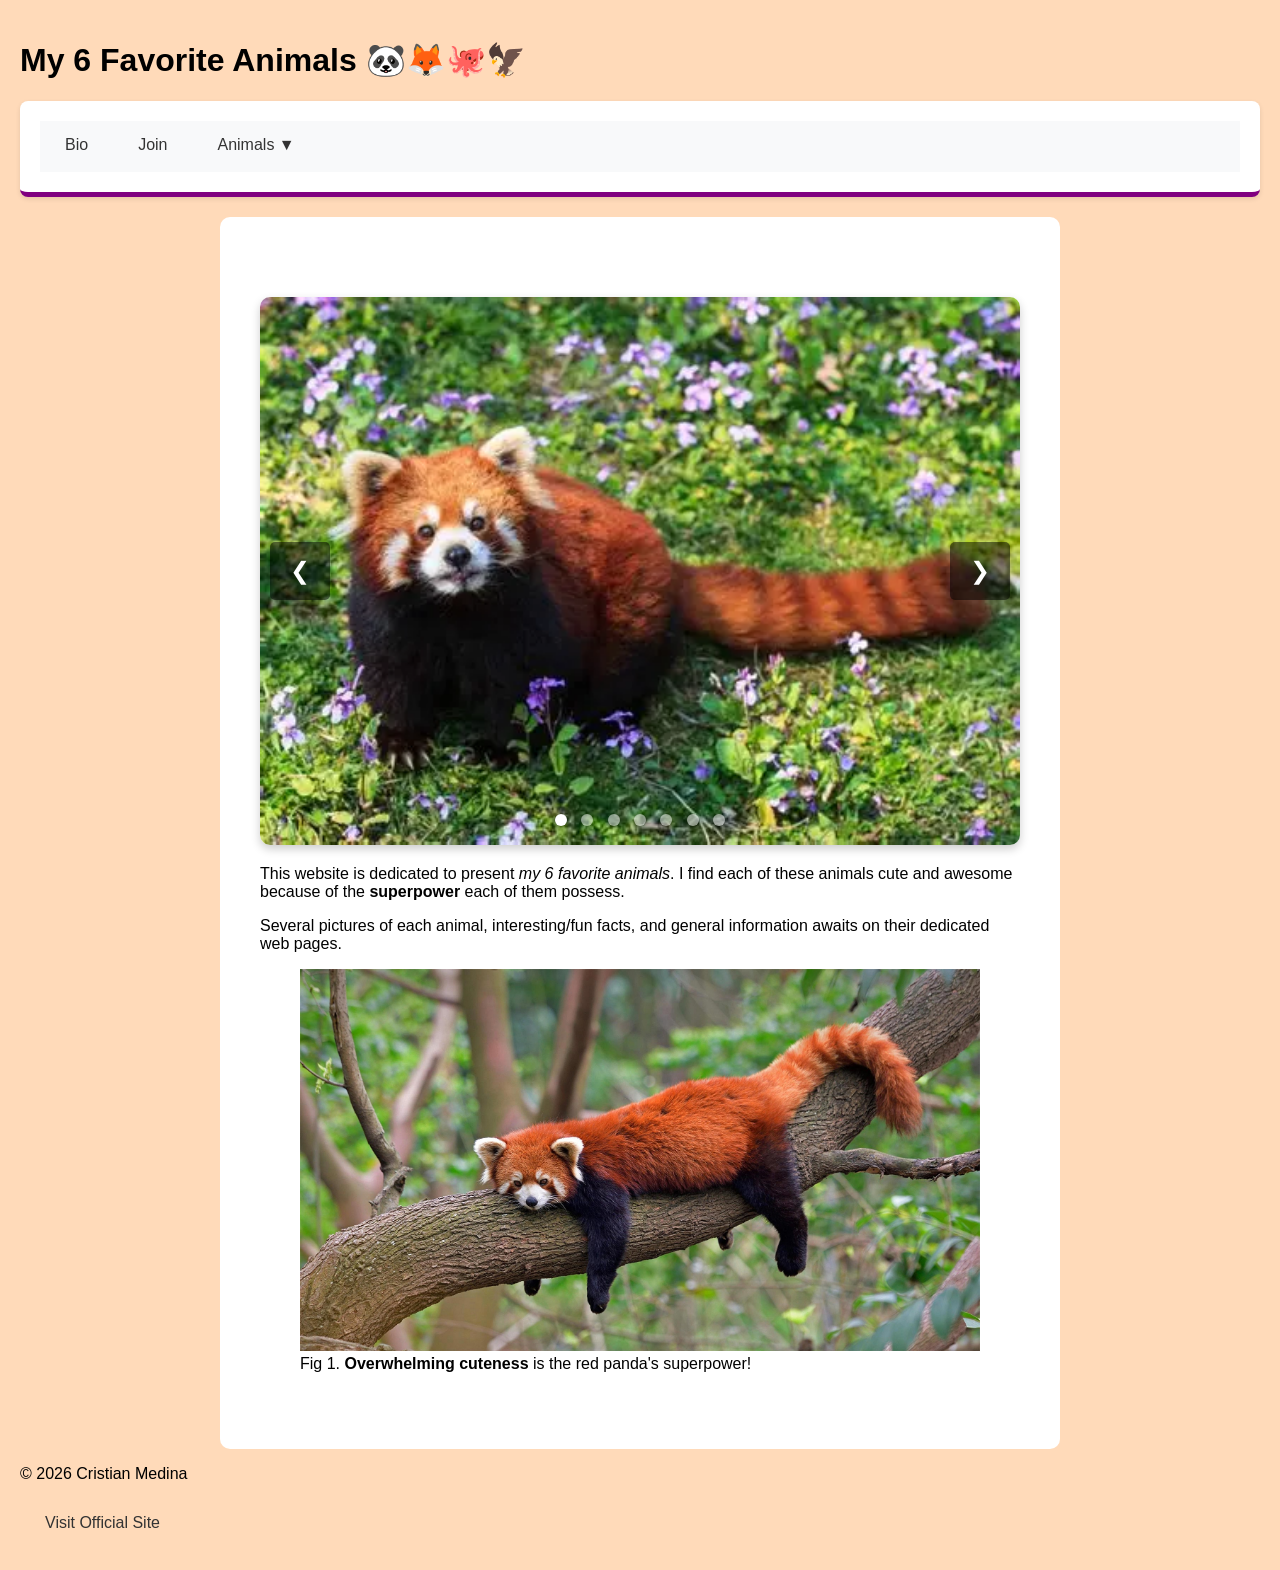
==== index.html @ 6c907791 "Completed Lab#4 work. Still missing code clean-up for the animal pages..." ====
<!DOCTYPE html>
<html lang="en">
<head>
    <meta charset="UTF-8">
    <meta name="viewport" content="width=device-width, initial-scale=1.0">
    <title>My 6 Favorite Animals</title>
    <link rel="stylesheet" href="css/style.css">
</head>
<body>
    <header>
        <h1>My 6 Favorite Animals 🐼🦊🐙🦅</h1>
    </header>
    <nav id="mainNav">
        <ul id="nav_ul">
            <li>
                <a href="pages\bio.html" class="nav_a">Bio</a>
            </li>
            <li>
                <a href="pages\join.html" class="nav_a">Join</a>
            </li>
            <li id="animalsDropdown">
                <a href="#" class="nav_a">Animals ▼</a>
                <ol id="dropdownMenu">
                    <li>
                        <a href="..\pages\animals\red_panda.html" class="nav_a2">Red Panda</a>
                    </li>
                    <li>
                        <a href="..\pages\animals\capybara.html" class="nav_a2">Capybara</a>
                    </li>
                    <li>
                        <a href="..\pages\animals\axolotl.html" class="nav_a2">Axolotl</a>
                    </li>
                    <li>
                        <a href="..\pages\animals\octopus.html" class="nav_a2">Octopus</a>
                    </li>
                    <li>
                        <a href="..\pages\animals\peregrine_falcon.html" class="nav_a2">Peregrine Falcon</a>
                    </li>
                    <li>
                        <a href="..\pages\animals\fox.html" class="nav_a2">Fox</a>
                    </li>
                </ol>
            </li>
        </ul>
    </nav>
    <script>
        const dropdown = document.getElementById('animalsDropdown');
        const menu = document.getElementById('dropdownMenu');
        
        dropdown.addEventListener('mouseenter', function() {
            menu.style.display = 'block';
        });
        
        dropdown.addEventListener('mouseleave', function() {
            menu.style.display = 'none';
        });
        
        // Add hover effects to nav links
        const navLinks = document.querySelectorAll('#mainNav ul > li > a');
        navLinks.forEach(link => {
            link.addEventListener('mouseenter', function() {
                this.style.backgroundColor = '#e9ecef';
                this.style.borderBottomColor = '#667eea';
            });
            link.addEventListener('mouseleave', function() {
                this.style.backgroundColor = 'transparent';
                this.style.borderBottomColor = 'transparent';
            });
        });
        
        // Add hover effects to dropdown items
        const dropdownLinks = document.querySelectorAll('#dropdownMenu a');
        dropdownLinks.forEach(link => {
            link.addEventListener('mouseenter', function() {
                this.style.backgroundColor = '#f8f9fa';
                this.style.paddingLeft = '25px';
            });
            link.addEventListener('mouseleave', function() {
                this.style.backgroundColor = '#fff';
                this.style.paddingLeft = '20px';
            });
        });
    </script>
    <div class="card">
        <main>
            <!-- Carousel -->
            <div style="position: relative; max-width: 800px; margin: 20px auto; overflow: hidden; border-radius: 10px; box-shadow: 0 4px 10px rgba(0,0,0,0.2);">
                <!-- Images -->
                <img id="img1" src="..\images\red_panda\cute_panda.webp" alt="Red Panda" style="width: 100%; display: block;">
                <img id="img2" src="..\images\capybara\chill_dog.webp" alt="Capybara" style="width: 100%; display: none;">
                <img id="img3" src="..\images\axolotl\axolotl1.webp" alt="Axolotl" style="width: 100%; display: none;">
                <img id="img4" src="..\images\octopus\octo1.webp" alt="Octopus" style="width: 100%; display: none;">
                <img id="img5" src="..\images\peregrine_falcon\falco3.webp" alt="Peregrine Falcon" style="width: 100%; display: none;">
                <img id="img6" src="..\images\fox\fox1.webp" alt="Fox" style="width: 100%; display: none;">
                <img id="img7" src="..\images\fox\white\w_fox1.jpg" alt="Arctic Fox" style="width: 100%; display: none;">
                
                <!-- Previous Button -->
                <button onclick="changeSlide(-1)" id="prev_button">❮</button>
                
                <!-- Next Button -->
                <button onclick="changeSlide(1)" id="next_button">❯</button>
                
                <!-- Dots/Indicators -->
                <div style="text-align: center; padding: 15px 0; position: absolute; bottom: 0; width: 100%;">
                    <span onclick="currentSlide(1)"></span>
                    <span onclick="currentSlide(2)"></span>
                    <span onclick="currentSlide(3)"></span>
                    <span onclick="currentSlide(4)"></span>
                    <span onclick="currentSlide(5)"></span>
                    <span onclick="currentSlide(6)"></span>
                    <span onclick="currentSlide(7)"></span>
                </div>
            </div>
            <script>
            let slideIndex = 1;
            showSlide(slideIndex);

            function changeSlide(n) {
                showSlide(slideIndex += n);
            }

            function currentSlide(n) {
                showSlide(slideIndex = n);
            }

            function showSlide(n) {
                let images = document.querySelectorAll('div > img[id^="img"]');
                let dots = document.querySelectorAll('div > div > span');
                
                if (n > images.length) { slideIndex = 1 }
                if (n < 1) { slideIndex = images.length }
                
                for (let i = 0; i < images.length; i++) {
                    images[i].style.display = "none";
                }
                
                for (let i = 0; i < dots.length; i++) {
                    dots[i].style.backgroundColor = "rgba(255,255,255,0.5)";
                }
                
                images[slideIndex - 1].style.display = "block";
                dots[slideIndex - 1].style.backgroundColor = "#fff";
            }
            </script>
            <p>This website is dedicated to present <em>my 6 favorite animals</em>. I find each of these animals cute and awesome because of the <strong>superpower</strong> each of them possess.</p>
                
            <p>Several pictures of each animal, interesting/fun facts, and general information awaits on their dedicated web pages.</p>

            <!-- Hero Image -->
            <figure>
                <img src="..\images\red_panda\laying_panda.jpeg" width="700" alt="A red panda resting on a tree branch">
                <figcaption>Fig 1. <strong>Overwhelming cuteness</strong> is the red panda's superpower!</figcaption>
            </figure>
        </main>
    </div>
    <footer>
        <p>&copy; 2026 Cristian Medina</p>
        <a href="https://en.wikipedia.org/wiki/Red_panda" target="_blank"">Visit Official Site</a>
    </footer>
</body>
</html>
---- css/style.css ----
body {
    font-family: 'Segoe UI', Tahoma, Geneva, Verdana, sans-serif;
    background-color: peachpuff;
    color: black;
    min-height: 100vh; 
    margin: 0; 
    padding: 20px;
}

nav {
    background-color: #fff; 
    padding: 20px; 
    text-align: center;
    margin: 0 0 20px 0; 
    border-bottom: 5px solid purple;
    border-radius: 8px;
    box-shadow: 0 2px 5px rgba(0,0,0,0.1);
}

.nav_a {
    display: block; 
    padding: 15px 25px; 
    text-decoration: none; 
    color: #333; 
    border-bottom: 3px solid transparent; 
    transition: all 0.3s;
}

#nav_ul {
    list-style: none; 
    margin: 0; 
    padding: 0; 
    display: flex; 
    background-color: #f8f9fa;
}

.nav_a2 {
    display: block; 
    padding: 12px 20px; 
    text-decoration: none; 
    color: #333; 
    background-color: #fff;
}

#animalsDropdown {
    margin: 0; 
    position: relative;
}

#dropdownMenu {
    list-style: none; 
    position: absolute; 
    top: 100%; 
    left: 0; 
    background-color: #fff; 
    min-width: 200px; 
    box-shadow: 0 4px 6px rgba(0,0,0,0.1); 
    margin: 0; 
    padding: 0; 
    display: none; 
    z-index: 1000;
}

#id1 {
    background-color: #ffebee; 
    border: 2px solid #e57373; 
    padding: 15px; 
    margin-bottom: 10px; 
    border-radius: 8px;
}

#id2 {
    background-color: #fff3e0; 
    border: 2px solid #ffb74d; 
    padding: 15px; 
    margin-bottom: 10px; 
    border-radius: 8px;
}

#id3 {
    background-color: #ffcce7; 
    border: 2px solid #ff66b3; 
    padding: 15px; 
    margin-bottom: 10px; 
    border-radius: 8px;
}

#id4 {
    background-color: #e1f5fe; 
    border: 2px solid #4fc3f7; 
    padding: 15px; 
    margin-bottom: 10px; 
    border-radius: 8px;
}

#id5 {
    background-color: #f3e5f5; 
    border: 2px solid #ba68c8; 
    padding: 15px; 
    margin-bottom: 10px; 
    border-radius: 8px;
}

#id6 {
    background-color: #e8f5e9; 
    border: 2px solid #81c784; 
    padding: 15px; 
    margin-bottom: 10px; 
    border-radius: 8px;
}

main {
    max-width: 1200px; 
    margin: 20px auto; 
    padding: 20px;
}

span {
    height: 12px; 
    width: 12px; 
    margin: 0 5px; 
    background-color: rgba(255,255,255,0.5); 
    border-radius: 50%; 
    display: inline-block; 
    cursor: pointer; 
    box-shadow: 0 2px 4px rgba(0,0,0,0.3);
}

form {
    background-color: rgba(255, 255, 255, 0.95); 
    padding: 30px; 
    border-radius: 10px; 
    box-shadow: 0 4px 12px rgba(0,0,0,0.15); 
    max-width: 600px; 
    margin: 0 auto;
}

fieldset {
    border: 2px solid #667eea; 
    border-radius: 8px; 
    padding: 25px;
}

legend {
    font-size: 1.3em; 
    font-weight: bold; 
    color: #667eea; 
    padding: 0 10px;
}

label {
    display: block; 
    margin-bottom: 5px; 
    font-weight: 600; 
    color: #333;
}

input {
    width: 100%; 
    padding: 10px; 
    border: 1px solid #ccc; 
    border-radius: 5px; 
    font-size: 1em; 
    box-sizing: border-box;
}

#team-color {
    padding:0.4%;
}

select {
    width: 100%; 
    padding: 10px; 
    border: 1px solid #ccc; 
    border-radius: 5px; 
    font-size: 1em; 
    box-sizing: border-box;
}

textarea{
    width: 100%; 
    padding: 10px; 
    border: 1px solid #ccc; 
    border-radius: 5px; 
    font-size: 1em; 
    font-family: inherit; 
    resize: vertical; 
    box-sizing: border-box;
}

button:hover {
    transform: translateY(-2px);
    box-shadow: 0 4px 8px rgba(0,0,0,0.2);
}

table {
    width: 100%; 
    border-collapse: collapse; 
    background-color: rgba(255, 255, 255, 0.95); box-shadow: 0 4px 12px rgba(0,0,0,0.15); 
    border-radius: 10px; 
    overflow: hidden;
}

th {
    padding: 15px; 
    text-align: left; 
    font-weight: 600; 
    border-bottom: 2px solid #764ba2;
}

.tr_light{
    background-color: #fff;
}

.tr_dim{
    background-color: #f8f9fa;
}

td {
    padding: 12px; 
    border-bottom: 1px solid #e0e0e0; 
    font-style: italic; 
    color: #555;
}

caption {
    font-size: 1.5em; 
    font-weight: bold; 
    padding: 15px; 
    background: linear-gradient(135deg, #667eea 0%, #764ba2 50%); 
    color: white; 
    text-align: center;
}
        
tbody tr:hover {
    background-color: #e3f2fd !important;
}

iframe {
    position: absolute; 
    top: 0; 
    left: 0; 
    width: 100%; 
    height: 100%; 
    border: none; 
    border-radius: 8px;
}

a {
    display: inline-block; 
    padding: 15px 25px; 
    text-decoration: none; 
    color: #333; 
    border-bottom: 3px solid transparent;
}

.card {
    background-color: #fff;
    width: 800px;
    margin: 0 auto;
    padding: 20px;
    border-radius: 10px;
}

#join-btn {
    font-size: 20px;
    font-weight: bold;
    background-color: orange;
    color:white;
    border: none;
    width: 100%; 
    padding: 12px; 
    /* I like this background more... */
    /* background: linear-gradient(135deg, #667eea 0%, #764ba2 100%);  */
    border-radius: 5px; 
    cursor: pointer; 
    transition: transform 0.2s;
}

#prev_button {
    position: absolute; 
    top: 50%; 
    left: 10px; 
    transform: translateY(-50%); 
    background-color: rgba(0,0,0,0.5); 
    color: white; 
    border: none; 
    padding: 15px 20px; 
    font-size: 24px; 
    cursor: pointer; 
    border-radius: 5px;
}

#next_button {
    position: absolute; 
    top: 50%; 
    right: 10px; 
    transform: translateY(-50%); 
    background-color: rgba(0,0,0,0.5); 
    color: white; 
    border: none; 
    padding: 15px 20px; 
    font-size: 24px; 
    cursor: pointer; 
    border-radius: 5px;
}

img {
    max-width: 100%;
    height: auto;
}
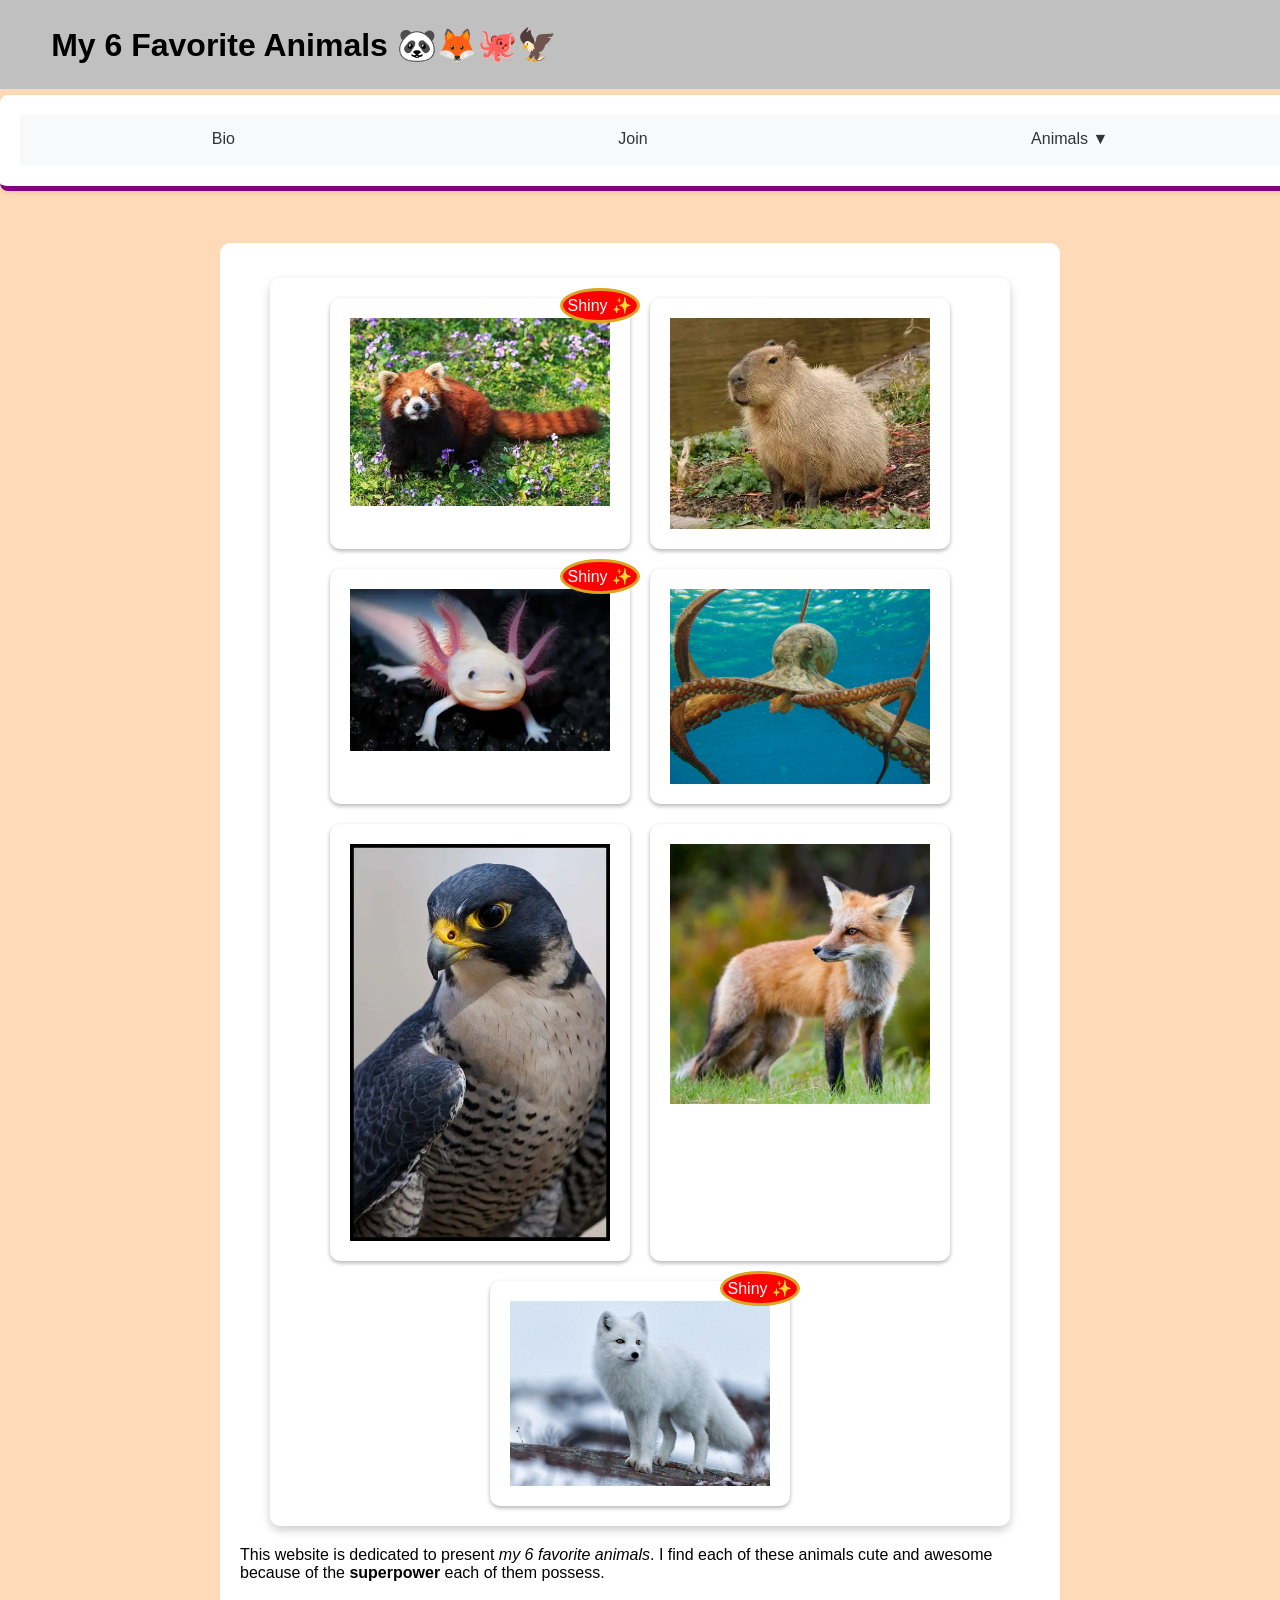
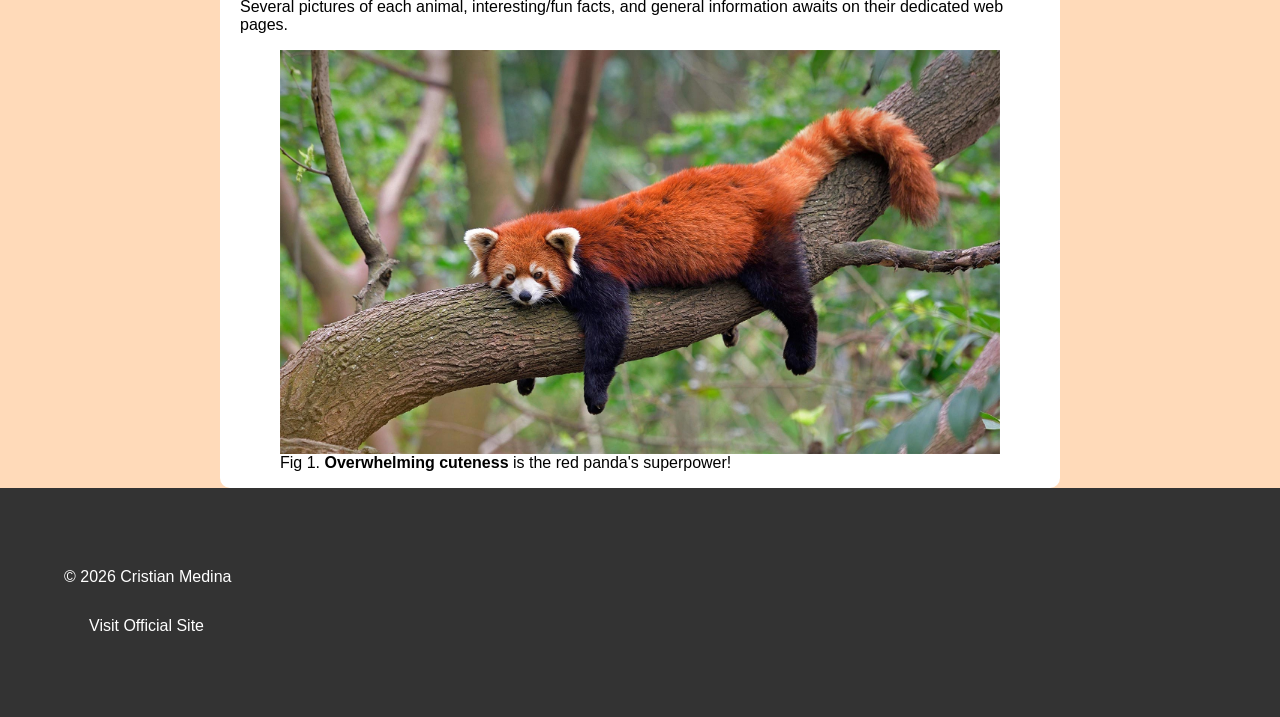
==== commit 065883cd: "Completed Lab#5 Work" ====
--- a/index.html
+++ b/index.html
@@ -10,8 +10,8 @@
     <header>
         <h1>My 6 Favorite Animals 🐼🦊🐙🦅</h1>
     </header>
-    <nav id="mainNav">
-        <ul id="nav_ul">
+    <nav>
+        <ul>
             <li>
                 <a href="pages\bio.html" class="nav_a">Bio</a>
             </li>
@@ -81,78 +81,46 @@
             });
         });
     </script>
-    <div class="card">
-        <main>
-            <!-- Carousel -->
-            <div style="position: relative; max-width: 800px; margin: 20px auto; overflow: hidden; border-radius: 10px; box-shadow: 0 4px 10px rgba(0,0,0,0.2);">
-                <!-- Images -->
-                <img id="img1" src="..\images\red_panda\cute_panda.webp" alt="Red Panda" style="width: 100%; display: block;">
-                <img id="img2" src="..\images\capybara\chill_dog.webp" alt="Capybara" style="width: 100%; display: none;">
-                <img id="img3" src="..\images\axolotl\axolotl1.webp" alt="Axolotl" style="width: 100%; display: none;">
-                <img id="img4" src="..\images\octopus\octo1.webp" alt="Octopus" style="width: 100%; display: none;">
-                <img id="img5" src="..\images\peregrine_falcon\falco3.webp" alt="Peregrine Falcon" style="width: 100%; display: none;">
-                <img id="img6" src="..\images\fox\fox1.webp" alt="Fox" style="width: 100%; display: none;">
-                <img id="img7" src="..\images\fox\white\w_fox1.jpg" alt="Arctic Fox" style="width: 100%; display: none;">
-                
-                <!-- Previous Button -->
-                <button onclick="changeSlide(-1)" id="prev_button">❮</button>
-                
-                <!-- Next Button -->
-                <button onclick="changeSlide(1)" id="next_button">❯</button>
-                
-                <!-- Dots/Indicators -->
-                <div style="text-align: center; padding: 15px 0; position: absolute; bottom: 0; width: 100%;">
-                    <span onclick="currentSlide(1)"></span>
-                    <span onclick="currentSlide(2)"></span>
-                    <span onclick="currentSlide(3)"></span>
-                    <span onclick="currentSlide(4)"></span>
-                    <span onclick="currentSlide(5)"></span>
-                    <span onclick="currentSlide(6)"></span>
-                    <span onclick="currentSlide(7)"></span>
-                </div>
+    <main class="outsideCard">
+        <!-- Carousel -->
+        <!-- I liked it better before... -->
+        <div class="gallery">
+            <!-- Images -->
+            <div class="card">
+                <span class="badge">Shiny ✨</span>
+                <img id="img1" src="..\images\red_panda\cute_panda.webp" alt="Red Panda">
             </div>
-            <script>
-            let slideIndex = 1;
-            showSlide(slideIndex);
+            <div class="card">
+                <img id="img2" src="..\images\capybara\chill_dog.webp" alt="Capybara">
+            </div>
+            <div class="card">
+                <span class="badge">Shiny ✨</span>
+                <img id="img3" src="..\images\axolotl\axolotl1.webp" alt="Axolotl">
+            </div>
+            <div class="card">                    
+                <img id="img4" src="..\images\octopus\octo1.webp" alt="Octopus">
+            </div>
+            <div class="card">
+                <img id="img5" src="..\images\peregrine_falcon\falco3.webp" alt="Peregrine Falcon">
+            </div>
+            <div class="card">
+                <img id="img6" src="..\images\fox\fox1.webp" alt="Fox">
+            </div>
+            <div class="card">
+                <span class="badge">Shiny ✨</span>
+                <img id="img7" src="..\images\fox\white\w_fox1.jpg" alt="Arctic Fox">
+            </div>
+        </div>
+        <p>This website is dedicated to present <em>my 6 favorite animals</em>. I find each of these animals cute and awesome because of the <strong>superpower</strong> each of them possess.</p>
+            
+        <p>Several pictures of each animal, interesting/fun facts, and general information awaits on their dedicated web pages.</p>
 
-            function changeSlide(n) {
-                showSlide(slideIndex += n);
-            }
-
-            function currentSlide(n) {
-                showSlide(slideIndex = n);
-            }
-
-            function showSlide(n) {
-                let images = document.querySelectorAll('div > img[id^="img"]');
-                let dots = document.querySelectorAll('div > div > span');
-                
-                if (n > images.length) { slideIndex = 1 }
-                if (n < 1) { slideIndex = images.length }
-                
-                for (let i = 0; i < images.length; i++) {
-                    images[i].style.display = "none";
-                }
-                
-                for (let i = 0; i < dots.length; i++) {
-                    dots[i].style.backgroundColor = "rgba(255,255,255,0.5)";
-                }
-                
-                images[slideIndex - 1].style.display = "block";
-                dots[slideIndex - 1].style.backgroundColor = "#fff";
-            }
-            </script>
-            <p>This website is dedicated to present <em>my 6 favorite animals</em>. I find each of these animals cute and awesome because of the <strong>superpower</strong> each of them possess.</p>
-                
-            <p>Several pictures of each animal, interesting/fun facts, and general information awaits on their dedicated web pages.</p>
-
-            <!-- Hero Image -->
-            <figure>
-                <img src="..\images\red_panda\laying_panda.jpeg" width="700" alt="A red panda resting on a tree branch">
-                <figcaption>Fig 1. <strong>Overwhelming cuteness</strong> is the red panda's superpower!</figcaption>
-            </figure>
-        </main>
-    </div>
+        <!-- Hero Image -->
+        <figure>
+            <img src="..\images\red_panda\laying_panda.jpeg" width="700" alt="A red panda resting on a tree branch">
+            <figcaption>Fig 1. <strong>Overwhelming cuteness</strong> is the red panda's superpower!</figcaption>
+        </figure>
+    </main>
     <footer>
         <p>&copy; 2026 Cristian Medina</p>
         <a href="https://en.wikipedia.org/wiki/Red_panda" target="_blank"">Visit Official Site</a>
--- a/css/style.css
+++ b/css/style.css
@@ -3,8 +3,35 @@
     background-color: peachpuff;
     color: black;
     min-height: 100vh; 
-    margin: 0; 
-    padding: 20px;
+    margin: 0 auto; 
+    display: flex;
+    flex-direction: column;
+    padding-top: 27vh;
+}
+
+header {
+    background-color: silver;
+    text-decoration: none;
+    padding: 5px 0 3px 4vmax;
+    position: fixed;
+    top: 0;
+    width: 100%;
+    z-index: 1000;
+}
+
+footer {
+    background-color: #333;
+    text-decoration: none;
+    padding: 5vw;
+    color: #fff;
+}
+
+footer a {
+    display: inline-block; 
+    padding: 15px 25px; 
+    text-decoration: none; 
+    color: #fff; 
+    border-bottom: 3px solid transparent;
 }
 
 nav {
@@ -12,9 +39,13 @@
     padding: 20px; 
     text-align: center;
     margin: 0 0 20px 0; 
+    width: 100%;
     border-bottom: 5px solid purple;
     border-radius: 8px;
     box-shadow: 0 2px 5px rgba(0,0,0,0.1);
+    position: fixed;
+    top: 7.4vmax;
+    z-index: 1000;
 }
 
 .nav_a {
@@ -26,8 +57,10 @@
     transition: all 0.3s;
 }
 
-#nav_ul {
+nav ul {
     list-style: none; 
+    justify-content: space-around;
+    align-items: center;
     margin: 0; 
     padding: 0; 
     display: flex; 
@@ -61,220 +94,26 @@
     z-index: 1000;
 }
 
-#id1 {
-    background-color: #ffebee; 
-    border: 2px solid #e57373; 
-    padding: 15px; 
-    margin-bottom: 10px; 
-    border-radius: 8px;
-}
-
-#id2 {
-    background-color: #fff3e0; 
-    border: 2px solid #ffb74d; 
-    padding: 15px; 
-    margin-bottom: 10px; 
-    border-radius: 8px;
-}
-
-#id3 {
-    background-color: #ffcce7; 
-    border: 2px solid #ff66b3; 
-    padding: 15px; 
-    margin-bottom: 10px; 
-    border-radius: 8px;
-}
-
-#id4 {
-    background-color: #e1f5fe; 
-    border: 2px solid #4fc3f7; 
-    padding: 15px; 
-    margin-bottom: 10px; 
-    border-radius: 8px;
-}
-
-#id5 {
-    background-color: #f3e5f5; 
-    border: 2px solid #ba68c8; 
-    padding: 15px; 
-    margin-bottom: 10px; 
-    border-radius: 8px;
-}
-
-#id6 {
-    background-color: #e8f5e9; 
-    border: 2px solid #81c784; 
-    padding: 15px; 
-    margin-bottom: 10px; 
-    border-radius: 8px;
-}
-
-main {
-    max-width: 1200px; 
+/* It's not a carousel anymore 😩 */
+.gallery {
+    display: flex;
+    justify-content: center;
+    flex-wrap: wrap;
+    position: relative;
+    gap: 20px;
+    width: 700px; 
     margin: 20px auto; 
     padding: 20px;
-}
-
-span {
-    height: 12px; 
-    width: 12px; 
-    margin: 0 5px; 
-    background-color: rgba(255,255,255,0.5); 
-    border-radius: 50%; 
-    display: inline-block; 
-    cursor: pointer; 
-    box-shadow: 0 2px 4px rgba(0,0,0,0.3);
-}
-
-form {
-    background-color: rgba(255, 255, 255, 0.95); 
-    padding: 30px; 
     border-radius: 10px; 
-    box-shadow: 0 4px 12px rgba(0,0,0,0.15); 
-    max-width: 600px; 
-    margin: 0 auto;
-}
-
-fieldset {
-    border: 2px solid #667eea; 
-    border-radius: 8px; 
-    padding: 25px;
-}
-
-legend {
-    font-size: 1.3em; 
-    font-weight: bold; 
-    color: #667eea; 
-    padding: 0 10px;
-}
-
-label {
-    display: block; 
-    margin-bottom: 5px; 
-    font-weight: 600; 
-    color: #333;
-}
-
-input {
-    width: 100%; 
-    padding: 10px; 
-    border: 1px solid #ccc; 
-    border-radius: 5px; 
-    font-size: 1em; 
-    box-sizing: border-box;
-}
-
-#team-color {
-    padding:0.4%;
-}
-
-select {
-    width: 100%; 
-    padding: 10px; 
-    border: 1px solid #ccc; 
-    border-radius: 5px; 
-    font-size: 1em; 
-    box-sizing: border-box;
-}
-
-textarea{
-    width: 100%; 
-    padding: 10px; 
-    border: 1px solid #ccc; 
-    border-radius: 5px; 
-    font-size: 1em; 
-    font-family: inherit; 
-    resize: vertical; 
-    box-sizing: border-box;
-}
-
-button:hover {
-    transform: translateY(-2px);
-    box-shadow: 0 4px 8px rgba(0,0,0,0.2);
-}
-
-table {
-    width: 100%; 
-    border-collapse: collapse; 
-    background-color: rgba(255, 255, 255, 0.95); box-shadow: 0 4px 12px rgba(0,0,0,0.15); 
-    border-radius: 10px; 
-    overflow: hidden;
-}
-
-th {
-    padding: 15px; 
-    text-align: left; 
-    font-weight: 600; 
-    border-bottom: 2px solid #764ba2;
-}
-
-.tr_light{
-    background-color: #fff;
-}
-
-.tr_dim{
-    background-color: #f8f9fa;
-}
-
-td {
-    padding: 12px; 
-    border-bottom: 1px solid #e0e0e0; 
-    font-style: italic; 
-    color: #555;
-}
-
-caption {
-    font-size: 1.5em; 
-    font-weight: bold; 
-    padding: 15px; 
-    background: linear-gradient(135deg, #667eea 0%, #764ba2 50%); 
-    color: white; 
-    text-align: center;
-}
-        
-tbody tr:hover {
-    background-color: #e3f2fd !important;
-}
-
-iframe {
+    box-shadow: 0 4px 10px rgba(0,0,0,0.2);
+}
+
+#dots {
+    text-align: center; 
+    padding: 15px 0; 
     position: absolute; 
-    top: 0; 
-    left: 0; 
-    width: 100%; 
-    height: 100%; 
-    border: none; 
-    border-radius: 8px;
-}
-
-a {
-    display: inline-block; 
-    padding: 15px 25px; 
-    text-decoration: none; 
-    color: #333; 
-    border-bottom: 3px solid transparent;
-}
-
-.card {
-    background-color: #fff;
-    width: 800px;
-    margin: 0 auto;
-    padding: 20px;
-    border-radius: 10px;
-}
-
-#join-btn {
-    font-size: 20px;
-    font-weight: bold;
-    background-color: orange;
-    color:white;
-    border: none;
-    width: 100%; 
-    padding: 12px; 
-    /* I like this background more... */
-    /* background: linear-gradient(135deg, #667eea 0%, #764ba2 100%);  */
-    border-radius: 5px; 
-    cursor: pointer; 
-    transition: transform 0.2s;
+    bottom: 5px; 
+    width: 100%;
 }
 
 #prev_button {
@@ -305,7 +144,277 @@
     border-radius: 5px;
 }
 
+#dots span {
+    height: 12px; 
+    width: 12px; 
+    margin: 0 5px; 
+    background-color: rgba(255,255,255,0.5); 
+    border-radius: 50%; 
+    display: inline-block; 
+    cursor: pointer; 
+    box-shadow: 0 2px 4px rgba(0,0,0,0.3);
+}
+
+.outsideCard {
+    background-color: #fff;
+    width: 800px;
+    margin: 0 auto;
+    padding: 15px 20px 0 20px;
+    border-radius: 10px;
+    justify-content: center;
+}
+
+.card {
+    background-color: #fff;
+    width: 300px;
+    padding: 20px;
+    border-radius: 10px;
+    box-shadow: 0 2px 4px rgba(0,0,0,0.3);
+    box-sizing: border-box;
+    position: relative;
+}
+
+.badge {
+    position: absolute;
+    top: -10px;
+    right: -10px;
+    background-color: red;
+    color: white;
+    padding: 5px;
+    border: solid goldenrod;
+    border-radius: 50%;
+}
+
 img {
-    max-width: 100%;
-    height: auto;
-}
+    width: 100%;
+    display: block;
+}
+
+#id1 {
+    background-color: #ffebee; 
+    border: 2px solid #e57373; 
+    padding: 15px; 
+    margin-bottom: 10px; 
+    border-radius: 8px;
+}
+
+#id2 {
+    background-color: #fff3e0; 
+    border: 2px solid #ffb74d; 
+    padding: 15px; 
+    margin-bottom: 10px; 
+    border-radius: 8px;
+}
+
+#id3 {
+    background-color: #ffcce7; 
+    border: 2px solid #ff66b3; 
+    padding: 15px; 
+    margin-bottom: 10px; 
+    border-radius: 8px;
+}
+
+#id4 {
+    background-color: #e1f5fe; 
+    border: 2px solid #4fc3f7; 
+    padding: 15px; 
+    margin-bottom: 10px; 
+    border-radius: 8px;
+}
+
+#id5 {
+    background-color: #f3e5f5; 
+    border: 2px solid #ba68c8; 
+    padding: 15px; 
+    margin-bottom: 10px; 
+    border-radius: 8px;
+}
+
+#id6 {
+    background-color: #e8f5e9; 
+    border: 2px solid #81c784; 
+    padding: 15px; 
+    margin-bottom: 10px; 
+    border-radius: 8px;
+}
+
+main {
+    width: 100vh; 
+    margin: 20px auto; 
+    padding: 10px;
+}
+
+form {
+    background-color: rgba(255, 255, 255, 0.95); 
+    padding: 30px; 
+    border-radius: 10px; 
+    box-shadow: 0 4px 12px rgba(0,0,0,0.15); 
+    max-width: 600px; 
+    margin: 0 auto;
+}
+
+fieldset {
+    border: 2px solid #667eea; 
+    border-radius: 8px; 
+    padding: 25px;
+}
+
+legend {
+    font-size: 1.3em; 
+    font-weight: bold; 
+    color: #667eea; 
+    padding: 0 10px;
+}
+
+label {
+    display: block; 
+    margin-bottom: 5px; 
+    font-weight: 600; 
+    color: #333;
+}
+
+input {
+    width: 100%; 
+    padding: 10px; 
+    border: 1px solid #ccc; 
+    border-radius: 5px; 
+    font-size: 1em; 
+    box-sizing: border-box;
+}
+
+#team-color {
+    padding:0.4%;
+}
+
+select {
+    width: 100%; 
+    padding: 10px; 
+    border: 1px solid #ccc; 
+    border-radius: 5px; 
+    font-size: 1em; 
+    box-sizing: border-box;
+}
+
+textarea{
+    width: 100%; 
+    padding: 10px; 
+    border: 1px solid #ccc; 
+    border-radius: 5px; 
+    font-size: 1em; 
+    font-family: inherit; 
+    resize: vertical; 
+    box-sizing: border-box;
+}
+
+button:hover {
+    transform: translateY(-2px);
+    box-shadow: 0 4px 8px rgba(0,0,0,0.2);
+}
+
+table {
+    width: 100%; 
+    border-collapse: collapse; 
+    background-color: rgba(255, 255, 255, 0.95); box-shadow: 0 4px 12px rgba(0,0,0,0.15); 
+    border-radius: 10px; 
+    overflow: hidden;
+}
+
+th {
+    padding: 15px; 
+    text-align: left; 
+    font-weight: 600; 
+    border-bottom: 2px solid #764ba2;
+}
+
+#tr_head {
+    background-color: #667eea; 
+    color: white;
+}
+
+.tr_light{
+    background-color: #fff;
+}
+
+.tr_dim{
+    background-color: #f8f9fa;
+}
+
+td {
+    padding: 12px; 
+    border-bottom: 1px solid #e0e0e0; 
+    font-style: italic; 
+    color: #555;
+}
+
+caption {
+    font-size: 1.5em; 
+    font-weight: bold; 
+    padding: 15px; 
+    background: linear-gradient(135deg, #667eea 0%, #764ba2 50%); 
+    color: white; 
+    text-align: center;
+}
+        
+tbody tr:hover {
+    background-color: #e3f2fd !important;
+}
+
+iframe {
+    position: absolute; 
+    top: 0; 
+    left: 0; 
+    width: 100%; 
+    height: 100%; 
+    border: none; 
+    border-radius: 8px;
+}
+
+a {
+    display: inline-block; 
+    padding: 15px 25px; 
+    text-decoration: none; 
+    color: #333; 
+    border-bottom: 3px solid transparent;
+}
+
+#join-btn {
+    font-size: 20px;
+    font-weight: bold;
+    background-color: orange;
+    color:white;
+    border: none;
+    width: 100%; 
+    padding: 12px; 
+    /* I like this background more... */
+    /* background: linear-gradient(135deg, #667eea 0%, #764ba2 100%);  */
+    border-radius: 5px; 
+    cursor: pointer; 
+    transition: transform 0.2s;
+}
+
+.animal_info {
+    background-color: rgba(255, 255, 255, 0.9); 
+    padding: 25px; 
+    margin-bottom: 20px; 
+    border-radius: 10px; 
+    box-shadow: 0 2px 8px rgba(0,0,0,0.1);
+}
+
+.animal_h2 {
+    color: #d32f2f; 
+    margin-top: 0; 
+    border-bottom: 3px solid #d32f2f; 
+    padding-bottom: 10px;
+}
+
+.animal_p {
+    line-height: 1.6; 
+    color: #333;
+}
+
+#scientific_name {
+    font-style: italic; 
+    font-size: 1.2em; 
+    color: #555; 
+    margin-bottom: 0;
+}
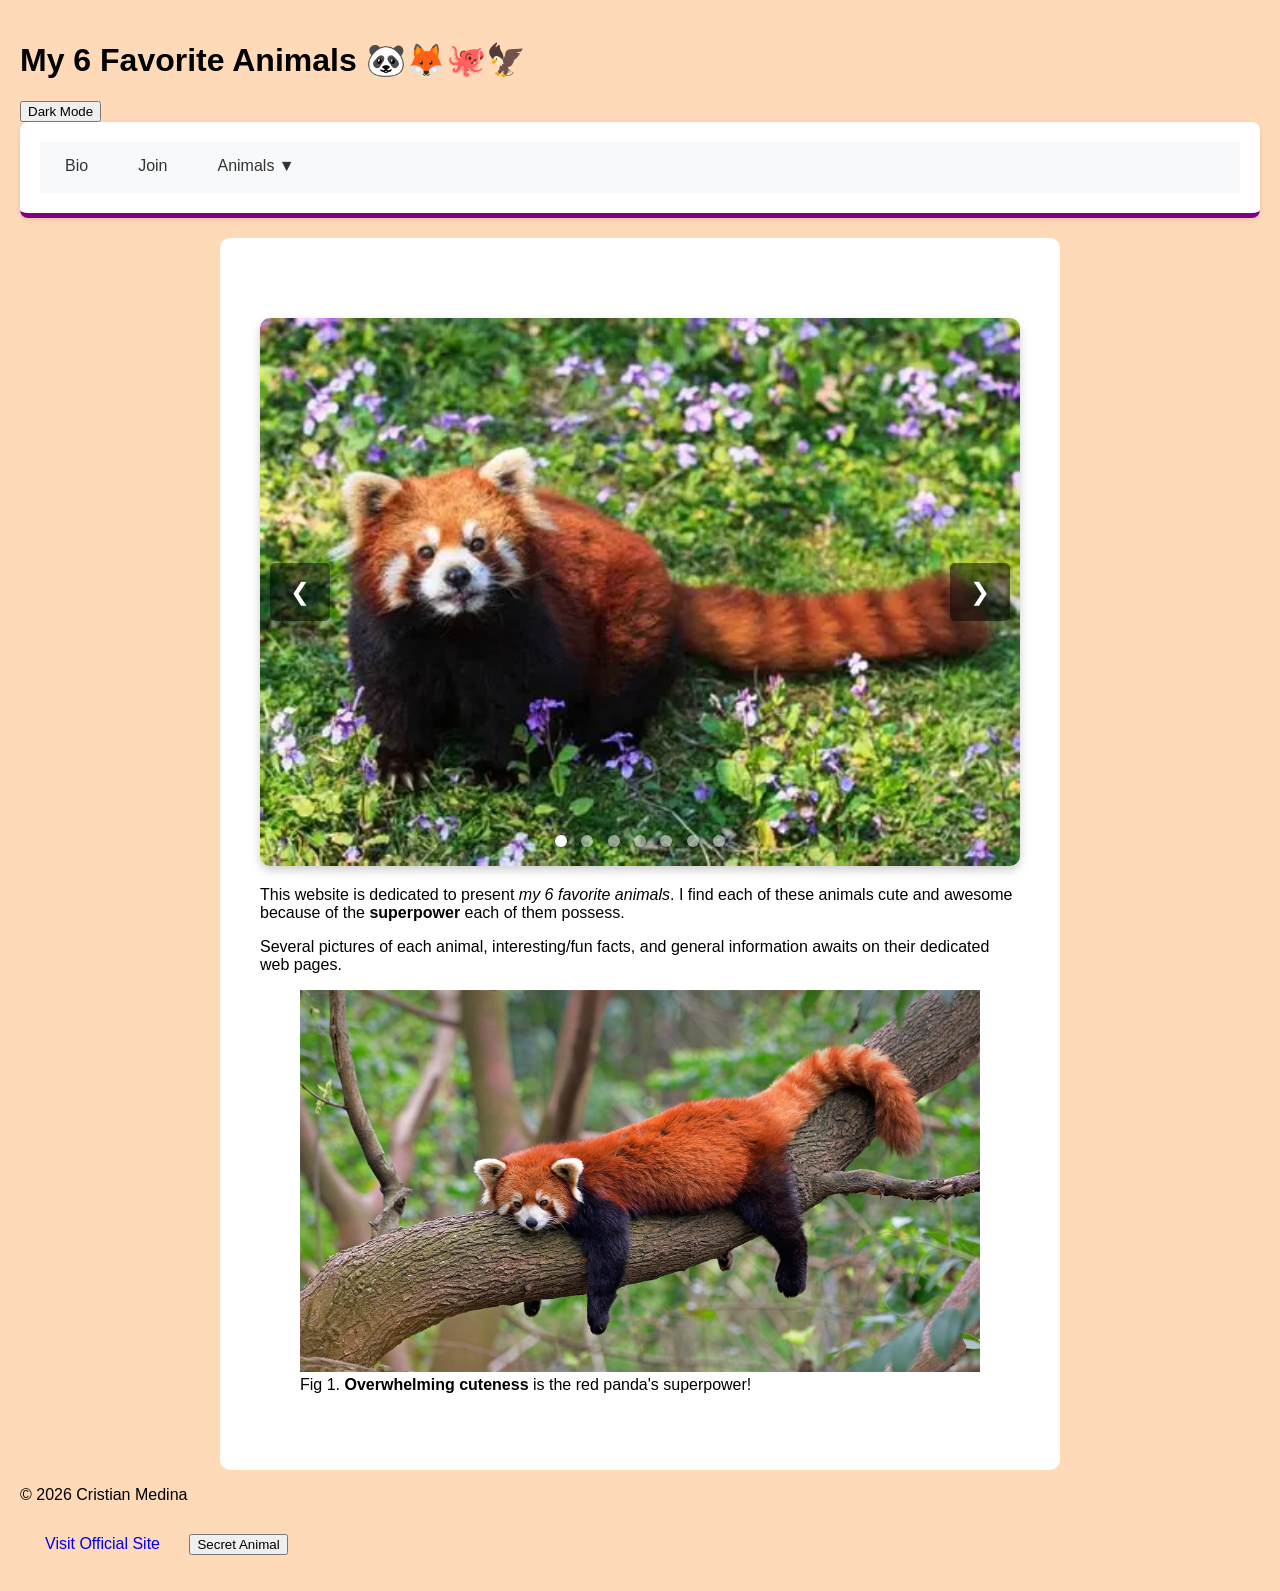
==== commit 96ba8a22: "Finished Lab#6" ====
--- a/index.html
+++ b/index.html
@@ -9,9 +9,10 @@
 <body>
     <header>
         <h1>My 6 Favorite Animals 🐼🦊🐙🦅</h1>
+        <button id="theme-btn">Dark Mode</button>
     </header>
-    <nav>
-        <ul>
+    <nav id="mainNav">
+        <ul id="nav_ul">
             <li>
                 <a href="pages\bio.html" class="nav_a">Bio</a>
             </li>
@@ -43,87 +44,53 @@
             </li>
         </ul>
     </nav>
-    <script>
-        const dropdown = document.getElementById('animalsDropdown');
-        const menu = document.getElementById('dropdownMenu');
-        
-        dropdown.addEventListener('mouseenter', function() {
-            menu.style.display = 'block';
-        });
-        
-        dropdown.addEventListener('mouseleave', function() {
-            menu.style.display = 'none';
-        });
-        
-        // Add hover effects to nav links
-        const navLinks = document.querySelectorAll('#mainNav ul > li > a');
-        navLinks.forEach(link => {
-            link.addEventListener('mouseenter', function() {
-                this.style.backgroundColor = '#e9ecef';
-                this.style.borderBottomColor = '#667eea';
-            });
-            link.addEventListener('mouseleave', function() {
-                this.style.backgroundColor = 'transparent';
-                this.style.borderBottomColor = 'transparent';
-            });
-        });
-        
-        // Add hover effects to dropdown items
-        const dropdownLinks = document.querySelectorAll('#dropdownMenu a');
-        dropdownLinks.forEach(link => {
-            link.addEventListener('mouseenter', function() {
-                this.style.backgroundColor = '#f8f9fa';
-                this.style.paddingLeft = '25px';
-            });
-            link.addEventListener('mouseleave', function() {
-                this.style.backgroundColor = '#fff';
-                this.style.paddingLeft = '20px';
-            });
-        });
-    </script>
-    <main class="outsideCard">
-        <!-- Carousel -->
-        <!-- I liked it better before... -->
-        <div class="gallery">
-            <!-- Images -->
-            <div class="card">
-                <span class="badge">Shiny ✨</span>
-                <img id="img1" src="..\images\red_panda\cute_panda.webp" alt="Red Panda">
+    <div class="card">
+        <main>
+            <!-- Carousel -->
+            <div style="position: relative; max-width: 800px; margin: 20px auto; overflow: hidden; border-radius: 10px; box-shadow: 0 4px 10px rgba(0,0,0,0.2);">
+                <!-- Images -->
+                <img id="img1" src="..\images\red_panda\cute_panda.webp" alt="Red Panda" style="width: 100%; display: block;">
+                <img id="img2" src="..\images\capybara\chill_dog.webp" alt="Capybara" style="width: 100%; display: none;">
+                <img id="img3" src="..\images\axolotl\axolotl1.webp" alt="Axolotl" style="width: 100%; display: none;">
+                <img id="img4" src="..\images\octopus\octo1.webp" alt="Octopus" style="width: 100%; display: none;">
+                <img id="img5" src="..\images\peregrine_falcon\falco3.webp" alt="Peregrine Falcon" style="width: 100%; display: none;">
+                <img id="img6" src="..\images\fox\fox1.webp" alt="Fox" style="width: 100%; display: none;">
+                <img id="img7" src="..\images\fox\white\w_fox1.jpg" alt="Arctic Fox" style="width: 100%; display: none;">
+                
+                <!-- Previous Button -->
+                <button onclick="changeSlide(-1)" id="prev_button">❮</button>
+                
+                <!-- Next Button -->
+                <button onclick="changeSlide(1)" id="next_button">❯</button>
+                
+                <!-- Dots/Indicators -->
+                <div style="text-align: center; padding: 15px 0; position: absolute; bottom: 0; width: 100%;">
+                    <span onclick="currentSlide(1)"></span>
+                    <span onclick="currentSlide(2)"></span>
+                    <span onclick="currentSlide(3)"></span>
+                    <span onclick="currentSlide(4)"></span>
+                    <span onclick="currentSlide(5)"></span>
+                    <span onclick="currentSlide(6)"></span>
+                    <span onclick="currentSlide(7)"></span>
+                </div>
             </div>
-            <div class="card">
-                <img id="img2" src="..\images\capybara\chill_dog.webp" alt="Capybara">
-            </div>
-            <div class="card">
-                <span class="badge">Shiny ✨</span>
-                <img id="img3" src="..\images\axolotl\axolotl1.webp" alt="Axolotl">
-            </div>
-            <div class="card">                    
-                <img id="img4" src="..\images\octopus\octo1.webp" alt="Octopus">
-            </div>
-            <div class="card">
-                <img id="img5" src="..\images\peregrine_falcon\falco3.webp" alt="Peregrine Falcon">
-            </div>
-            <div class="card">
-                <img id="img6" src="..\images\fox\fox1.webp" alt="Fox">
-            </div>
-            <div class="card">
-                <span class="badge">Shiny ✨</span>
-                <img id="img7" src="..\images\fox\white\w_fox1.jpg" alt="Arctic Fox">
-            </div>
-        </div>
-        <p>This website is dedicated to present <em>my 6 favorite animals</em>. I find each of these animals cute and awesome because of the <strong>superpower</strong> each of them possess.</p>
-            
-        <p>Several pictures of each animal, interesting/fun facts, and general information awaits on their dedicated web pages.</p>
+            <p>This website is dedicated to present <em>my 6 favorite animals</em>. I find each of these animals cute and awesome because of the <strong>superpower</strong> each of them possess.</p>
+                
+            <p>Several pictures of each animal, interesting/fun facts, and general information awaits on their dedicated web pages.</p>
 
-        <!-- Hero Image -->
-        <figure>
-            <img src="..\images\red_panda\laying_panda.jpeg" width="700" alt="A red panda resting on a tree branch">
-            <figcaption>Fig 1. <strong>Overwhelming cuteness</strong> is the red panda's superpower!</figcaption>
-        </figure>
-    </main>
+            <!-- Hero Image -->
+            <figure>
+                <img src="..\images\red_panda\laying_panda.jpeg" width="700" alt="A red panda resting on a tree branch">
+                <figcaption>Fig 1. <strong>Overwhelming cuteness</strong> is the red panda's superpower!</figcaption>
+            </figure>
+        </main>
+    </div>
     <footer>
         <p>&copy; 2026 Cristian Medina</p>
-        <a href="https://en.wikipedia.org/wiki/Red_panda" target="_blank"">Visit Official Site</a>
+        <a href="https://en.wikipedia.org/wiki/Red_panda" target="_blank">Visit Official Site</a>
+        <button id="secret-btn">Secret Animal</button>
+        <div id="secret-box"><img id="secret" src="images\tardigrade.webp"></div>
     </footer>
+    <script src="js/app.js"></script>
 </body>
 </html>
--- a/css/style.css
+++ b/css/style.css
@@ -3,35 +3,9 @@
     background-color: peachpuff;
     color: black;
     min-height: 100vh; 
-    margin: 0 auto; 
-    display: flex;
-    flex-direction: column;
-    padding-top: 27vh;
-}
-
-header {
-    background-color: silver;
-    text-decoration: none;
-    padding: 5px 0 3px 4vmax;
-    position: fixed;
-    top: 0;
-    width: 100%;
-    z-index: 1000;
-}
-
-footer {
-    background-color: #333;
-    text-decoration: none;
-    padding: 5vw;
-    color: #fff;
-}
-
-footer a {
-    display: inline-block; 
-    padding: 15px 25px; 
-    text-decoration: none; 
-    color: #fff; 
-    border-bottom: 3px solid transparent;
+    margin: 0; 
+    padding: 20px;
+    transition: background-color 0.3s ease, color 0.3s ease;
 }
 
 nav {
@@ -39,13 +13,9 @@
     padding: 20px; 
     text-align: center;
     margin: 0 0 20px 0; 
-    width: 100%;
     border-bottom: 5px solid purple;
     border-radius: 8px;
     box-shadow: 0 2px 5px rgba(0,0,0,0.1);
-    position: fixed;
-    top: 7.4vmax;
-    z-index: 1000;
 }
 
 .nav_a {
@@ -57,10 +27,8 @@
     transition: all 0.3s;
 }
 
-nav ul {
+#nav_ul {
     list-style: none; 
-    justify-content: space-around;
-    align-items: center;
     margin: 0; 
     padding: 0; 
     display: flex; 
@@ -94,26 +62,220 @@
     z-index: 1000;
 }
 
-/* It's not a carousel anymore 😩 */
-.gallery {
-    display: flex;
-    justify-content: center;
-    flex-wrap: wrap;
-    position: relative;
-    gap: 20px;
-    width: 700px; 
+#id1 {
+    background-color: #ffebee; 
+    border: 2px solid #e57373; 
+    padding: 15px; 
+    margin-bottom: 10px; 
+    border-radius: 8px;
+}
+
+#id2 {
+    background-color: #fff3e0; 
+    border: 2px solid #ffb74d; 
+    padding: 15px; 
+    margin-bottom: 10px; 
+    border-radius: 8px;
+}
+
+#id3 {
+    background-color: #ffcce7; 
+    border: 2px solid #ff66b3; 
+    padding: 15px; 
+    margin-bottom: 10px; 
+    border-radius: 8px;
+}
+
+#id4 {
+    background-color: #e1f5fe; 
+    border: 2px solid #4fc3f7; 
+    padding: 15px; 
+    margin-bottom: 10px; 
+    border-radius: 8px;
+}
+
+#id5 {
+    background-color: #f3e5f5; 
+    border: 2px solid #ba68c8; 
+    padding: 15px; 
+    margin-bottom: 10px; 
+    border-radius: 8px;
+}
+
+#id6 {
+    background-color: #e8f5e9; 
+    border: 2px solid #81c784; 
+    padding: 15px; 
+    margin-bottom: 10px; 
+    border-radius: 8px;
+}
+
+main {
+    max-width: 1200px; 
     margin: 20px auto; 
     padding: 20px;
+}
+
+span {
+    height: 12px; 
+    width: 12px; 
+    margin: 0 5px; 
+    background-color: rgba(255,255,255,0.5); 
+    border-radius: 50%; 
+    display: inline-block; 
+    cursor: pointer; 
+    box-shadow: 0 2px 4px rgba(0,0,0,0.3);
+}
+
+form {
+    background-color: rgba(255, 255, 255, 0.95); 
+    padding: 30px; 
     border-radius: 10px; 
-    box-shadow: 0 4px 10px rgba(0,0,0,0.2);
-}
-
-#dots {
-    text-align: center; 
-    padding: 15px 0; 
+    box-shadow: 0 4px 12px rgba(0,0,0,0.15); 
+    max-width: 600px; 
+    margin: 0 auto;
+}
+
+fieldset {
+    border: 2px solid #667eea; 
+    border-radius: 8px; 
+    padding: 25px;
+}
+
+legend {
+    font-size: 1.3em; 
+    font-weight: bold; 
+    color: #667eea; 
+    padding: 0 10px;
+}
+
+label {
+    display: block; 
+    margin-bottom: 5px; 
+    font-weight: 600; 
+    color: #333;
+}
+
+input {
+    width: 100%; 
+    padding: 10px; 
+    border: 1px solid #ccc; 
+    border-radius: 5px; 
+    font-size: 1em; 
+    box-sizing: border-box;
+}
+
+#team-color {
+    padding:0.4%;
+}
+
+select {
+    width: 100%; 
+    padding: 10px; 
+    border: 1px solid #ccc; 
+    border-radius: 5px; 
+    font-size: 1em; 
+    box-sizing: border-box;
+}
+
+textarea{
+    width: 100%; 
+    padding: 10px; 
+    border: 1px solid #ccc; 
+    border-radius: 5px; 
+    font-size: 1em; 
+    font-family: inherit; 
+    resize: vertical; 
+    box-sizing: border-box;
+}
+
+button:hover {
+    transform: translateY(-2px);
+    box-shadow: 0 4px 8px rgba(0,0,0,0.2);
+}
+
+table {
+    width: 100%; 
+    border-collapse: collapse; 
+    background-color: rgba(255, 255, 255, 0.95); box-shadow: 0 4px 12px rgba(0,0,0,0.15); 
+    border-radius: 10px; 
+    overflow: hidden;
+}
+
+th {
+    padding: 15px; 
+    text-align: left; 
+    font-weight: 600; 
+    border-bottom: 2px solid #764ba2;
+}
+
+.tr_light{
+    background-color: #fff;
+}
+
+.tr_dim{
+    background-color: #f8f9fa;
+}
+
+td {
+    padding: 12px; 
+    border-bottom: 1px solid #e0e0e0; 
+    font-style: italic; 
+    color: #555;
+}
+
+caption {
+    font-size: 1.5em; 
+    font-weight: bold; 
+    padding: 15px; 
+    background: linear-gradient(135deg, #667eea 0%, #764ba2 50%); 
+    color: white; 
+    text-align: center;
+}
+        
+tbody tr:hover {
+    background-color: #e3f2fd !important;
+}
+
+iframe {
     position: absolute; 
-    bottom: 5px; 
-    width: 100%;
+    top: 0; 
+    left: 0; 
+    width: 100%; 
+    height: 100%; 
+    border: none; 
+    border-radius: 8px;
+}
+
+a {
+    display: inline-block; 
+    padding: 15px 25px; 
+    text-decoration: none; 
+    border-bottom: 3px solid transparent;
+    transition: background-color 0.3s ease, color 0.3s ease;
+}
+
+.card {
+    background-color: #fff;
+    width: 800px;
+    margin: 0 auto;
+    padding: 20px;
+    border-radius: 10px;
+}
+
+#join-btn {
+    font-size: 20px;
+    font-weight: bold;
+    /* background-color: orange; */
+    color:white;
+    border: none;
+    width: 100%; 
+    padding: 12px; 
+    /* I like this background more... */
+    background: linear-gradient(135deg, #667eea 0%, #764ba2 100%); 
+    border-radius: 5px; 
+    cursor: pointer; 
+    transition: transform 0.2s;
 }
 
 #prev_button {
@@ -144,255 +306,12 @@
     border-radius: 5px;
 }
 
-#dots span {
-    height: 12px; 
-    width: 12px; 
-    margin: 0 5px; 
-    background-color: rgba(255,255,255,0.5); 
-    border-radius: 50%; 
-    display: inline-block; 
-    cursor: pointer; 
-    box-shadow: 0 2px 4px rgba(0,0,0,0.3);
-}
-
-.outsideCard {
-    background-color: #fff;
-    width: 800px;
-    margin: 0 auto;
-    padding: 15px 20px 0 20px;
-    border-radius: 10px;
-    justify-content: center;
-}
-
-.card {
-    background-color: #fff;
-    width: 300px;
-    padding: 20px;
-    border-radius: 10px;
-    box-shadow: 0 2px 4px rgba(0,0,0,0.3);
-    box-sizing: border-box;
-    position: relative;
-}
-
-.badge {
-    position: absolute;
-    top: -10px;
-    right: -10px;
-    background-color: red;
-    color: white;
-    padding: 5px;
-    border: solid goldenrod;
-    border-radius: 50%;
-}
-
 img {
-    width: 100%;
-    display: block;
-}
-
-#id1 {
-    background-color: #ffebee; 
-    border: 2px solid #e57373; 
-    padding: 15px; 
-    margin-bottom: 10px; 
-    border-radius: 8px;
-}
-
-#id2 {
-    background-color: #fff3e0; 
-    border: 2px solid #ffb74d; 
-    padding: 15px; 
-    margin-bottom: 10px; 
-    border-radius: 8px;
-}
-
-#id3 {
-    background-color: #ffcce7; 
-    border: 2px solid #ff66b3; 
-    padding: 15px; 
-    margin-bottom: 10px; 
-    border-radius: 8px;
-}
-
-#id4 {
-    background-color: #e1f5fe; 
-    border: 2px solid #4fc3f7; 
-    padding: 15px; 
-    margin-bottom: 10px; 
-    border-radius: 8px;
-}
-
-#id5 {
-    background-color: #f3e5f5; 
-    border: 2px solid #ba68c8; 
-    padding: 15px; 
-    margin-bottom: 10px; 
-    border-radius: 8px;
-}
-
-#id6 {
-    background-color: #e8f5e9; 
-    border: 2px solid #81c784; 
-    padding: 15px; 
-    margin-bottom: 10px; 
-    border-radius: 8px;
-}
-
-main {
-    width: 100vh; 
-    margin: 20px auto; 
-    padding: 10px;
-}
-
-form {
-    background-color: rgba(255, 255, 255, 0.95); 
-    padding: 30px; 
-    border-radius: 10px; 
-    box-shadow: 0 4px 12px rgba(0,0,0,0.15); 
-    max-width: 600px; 
-    margin: 0 auto;
-}
-
-fieldset {
-    border: 2px solid #667eea; 
-    border-radius: 8px; 
-    padding: 25px;
-}
-
-legend {
-    font-size: 1.3em; 
-    font-weight: bold; 
-    color: #667eea; 
-    padding: 0 10px;
-}
-
-label {
-    display: block; 
-    margin-bottom: 5px; 
-    font-weight: 600; 
-    color: #333;
-}
-
-input {
-    width: 100%; 
-    padding: 10px; 
-    border: 1px solid #ccc; 
-    border-radius: 5px; 
-    font-size: 1em; 
-    box-sizing: border-box;
-}
-
-#team-color {
-    padding:0.4%;
-}
-
-select {
-    width: 100%; 
-    padding: 10px; 
-    border: 1px solid #ccc; 
-    border-radius: 5px; 
-    font-size: 1em; 
-    box-sizing: border-box;
-}
-
-textarea{
-    width: 100%; 
-    padding: 10px; 
-    border: 1px solid #ccc; 
-    border-radius: 5px; 
-    font-size: 1em; 
-    font-family: inherit; 
-    resize: vertical; 
-    box-sizing: border-box;
-}
-
-button:hover {
-    transform: translateY(-2px);
-    box-shadow: 0 4px 8px rgba(0,0,0,0.2);
-}
-
-table {
-    width: 100%; 
-    border-collapse: collapse; 
-    background-color: rgba(255, 255, 255, 0.95); box-shadow: 0 4px 12px rgba(0,0,0,0.15); 
-    border-radius: 10px; 
-    overflow: hidden;
-}
-
-th {
-    padding: 15px; 
-    text-align: left; 
-    font-weight: 600; 
-    border-bottom: 2px solid #764ba2;
-}
-
-#tr_head {
-    background-color: #667eea; 
-    color: white;
-}
-
-.tr_light{
-    background-color: #fff;
-}
-
-.tr_dim{
-    background-color: #f8f9fa;
-}
-
-td {
-    padding: 12px; 
-    border-bottom: 1px solid #e0e0e0; 
-    font-style: italic; 
-    color: #555;
-}
-
-caption {
-    font-size: 1.5em; 
-    font-weight: bold; 
-    padding: 15px; 
-    background: linear-gradient(135deg, #667eea 0%, #764ba2 50%); 
-    color: white; 
-    text-align: center;
-}
-        
-tbody tr:hover {
-    background-color: #e3f2fd !important;
-}
-
-iframe {
-    position: absolute; 
-    top: 0; 
-    left: 0; 
-    width: 100%; 
-    height: 100%; 
-    border: none; 
-    border-radius: 8px;
-}
-
-a {
-    display: inline-block; 
-    padding: 15px 25px; 
-    text-decoration: none; 
-    color: #333; 
-    border-bottom: 3px solid transparent;
-}
-
-#join-btn {
-    font-size: 20px;
-    font-weight: bold;
-    background-color: orange;
-    color:white;
-    border: none;
-    width: 100%; 
-    padding: 12px; 
-    /* I like this background more... */
-    /* background: linear-gradient(135deg, #667eea 0%, #764ba2 100%);  */
-    border-radius: 5px; 
-    cursor: pointer; 
-    transition: transform 0.2s;
-}
-
-.animal_info {
+    max-width: 100%;
+    height: auto;
+}
+
+section {
     background-color: rgba(255, 255, 255, 0.9); 
     padding: 25px; 
     margin-bottom: 20px; 
@@ -400,21 +319,34 @@
     box-shadow: 0 2px 8px rgba(0,0,0,0.1);
 }
 
-.animal_h2 {
+.section-h2 {
     color: #d32f2f; 
     margin-top: 0; 
     border-bottom: 3px solid #d32f2f; 
     padding-bottom: 10px;
 }
 
-.animal_p {
-    line-height: 1.6; 
-    color: #333;
-}
-
-#scientific_name {
+.section-p{
     font-style: italic; 
     font-size: 1.2em; 
     color: #555; 
     margin-bottom: 0;
 }
+
+.dark-theme {
+    background-color: #1a1a1a;
+    color: #f4f4f4;
+}
+
+.dark-theme-card {
+    background-color: silver;
+    color:#333;
+}
+
+footer {
+    transition: background-color 0.3s ease, color 0.3s ease;
+}
+
+#secret-box {
+    display: none;
+}
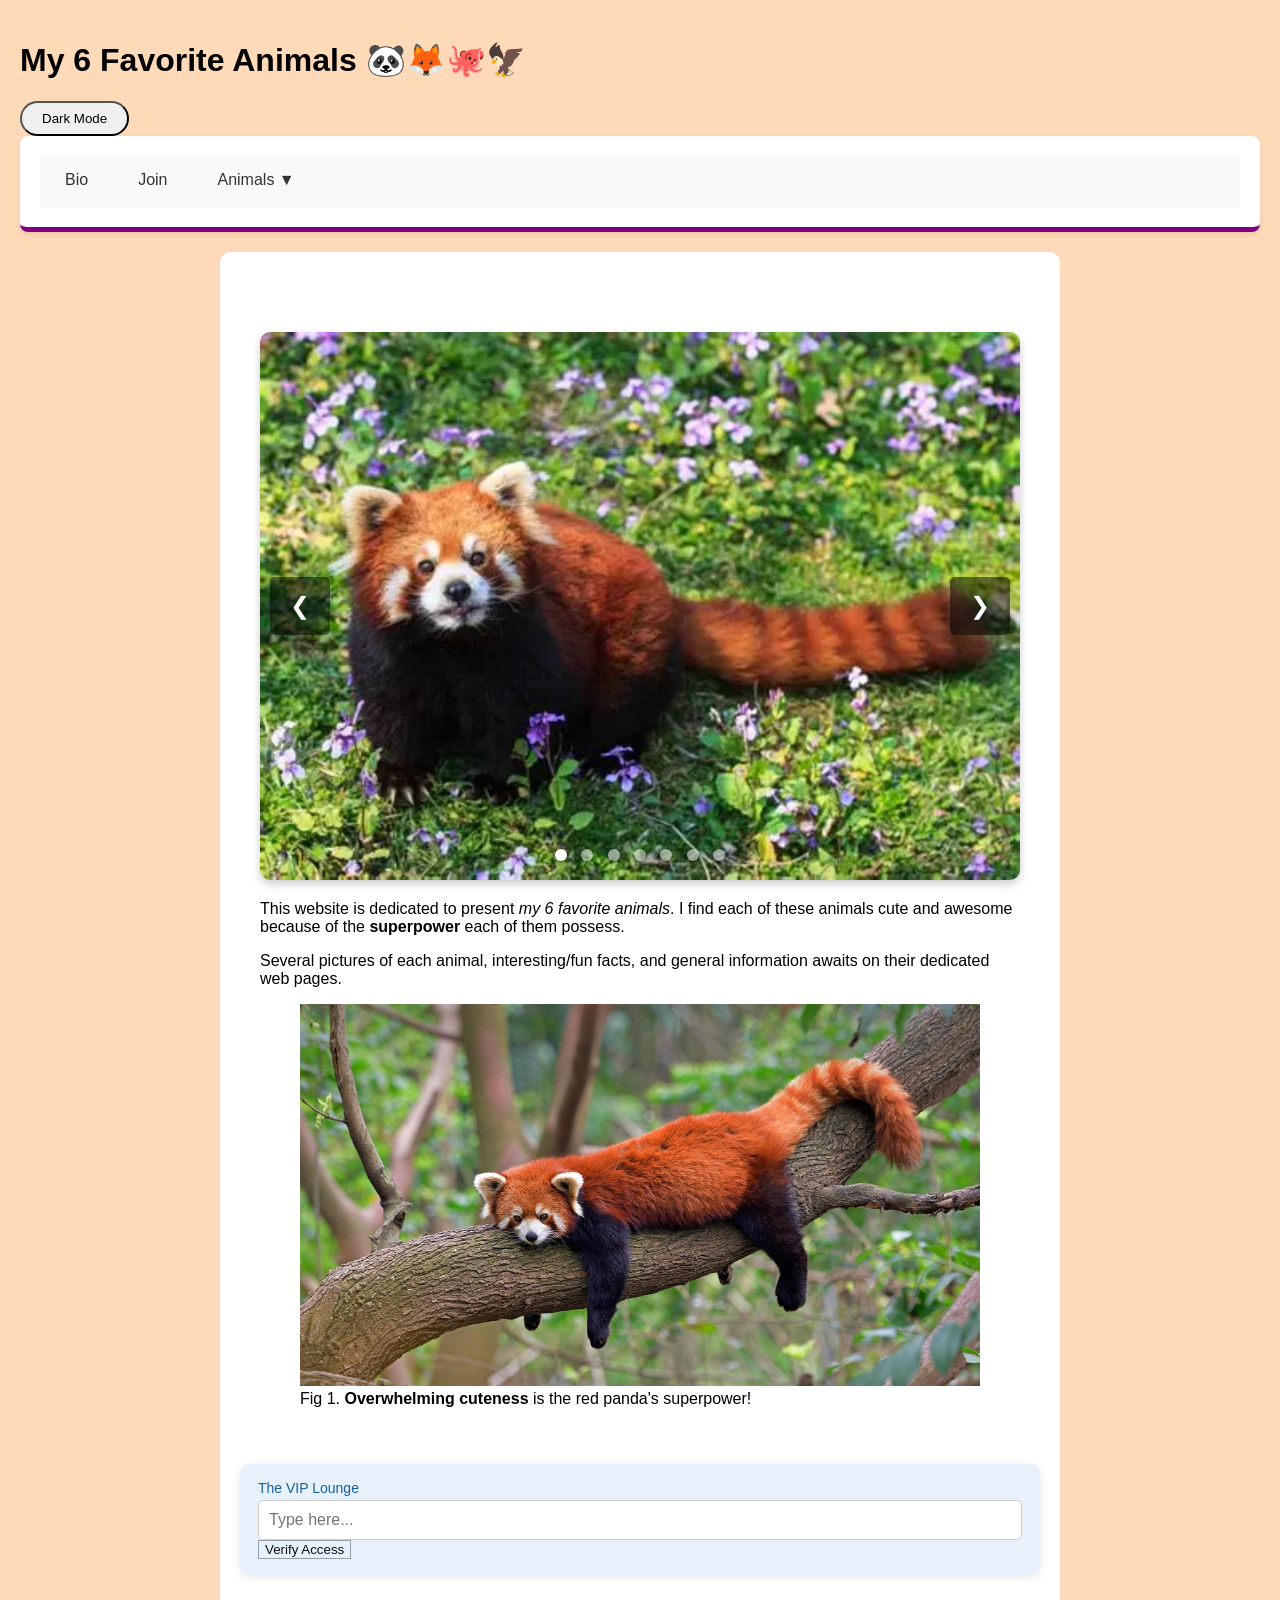
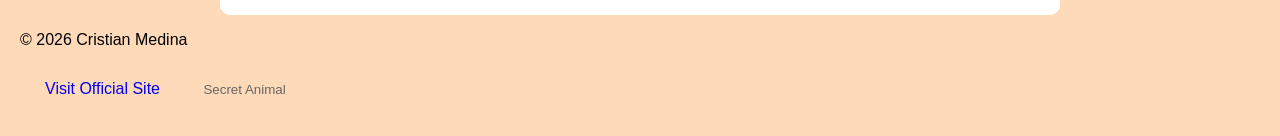
==== commit 304298d6: "Finished Lab#7" ====
--- a/index.html
+++ b/index.html
@@ -83,12 +83,19 @@
                 <img src="..\images\red_panda\laying_panda.jpeg" width="700" alt="A red panda resting on a tree branch">
                 <figcaption>Fig 1. <strong>Overwhelming cuteness</strong> is the red panda's superpower!</figcaption>
             </figure>
+            
         </main>
+        <section class="sec-info">
+            <h3 id="nH3">The VIP Lounge</h3>
+            <input id="nInpTxt" type="text" placeholder="Type here..."></input>
+            <button id="nBtn" class="btn-outline">Verify Access</button>
+            <p id="nMsgP"></p>
+        </section>
     </div>
     <footer>
         <p>&copy; 2026 Cristian Medina</p>
         <a href="https://en.wikipedia.org/wiki/Red_panda" target="_blank">Visit Official Site</a>
-        <button id="secret-btn">Secret Animal</button>
+        <button id="secret-btn" >Secret Animal</button>
         <div id="secret-box"><img id="secret" src="images\tardigrade.webp"></div>
     </footer>
     <script src="js/app.js"></script>
--- a/css/style.css
+++ b/css/style.css
@@ -6,6 +6,11 @@
     margin: 0; 
     padding: 20px;
     transition: background-color 0.3s ease, color 0.3s ease;
+}
+
+header {
+    display:flexbox;
+    flex-direction: row;
 }
 
 nav {
@@ -344,7 +349,80 @@
 }
 
 footer {
+    display: flexbox;
     transition: background-color 0.3s ease, color 0.3s ease;
+}
+
+.sec-info {
+  background: #e6f1fb;
+  border-radius: 10px;
+  padding: 16px 18px;
+}
+.sec-info h3 {
+  margin: 0 0 4px;
+  font-size: 14px;
+  font-weight: 500;
+  color: #185fa5;
+}
+.sec-info p {
+  margin: 0;
+  font-size: 13px;
+  color: #185fa5;
+  opacity: 0.85;
+  line-height: 1.6;
+}
+
+/* Base button — apply to all variants */
+.btn {
+  display: inline-flex;
+  align-items: center;
+  gap: 6px;
+  padding: 9px 18px;
+  font-size: 14px;
+  font-weight: 500;
+  font-family: inherit;
+  border-radius: 8px;
+  cursor: pointer;
+  transition: all 0.18s ease;
+  border: none;
+  outline: none;
+  text-decoration: none;
+  white-space: nowrap;
+}
+.btn:active {
+  transform: scale(0.97);
+}
+.btn:focus-visible {
+  box-shadow: 0 0 0 3px rgba(128, 128, 128, 0.25);
+}
+.btn-outline {
+  background: transparent;
+  color: #111;
+  border: 0.5px solid rgba(0, 0, 0, 0.35);
+}
+.btn-outline:hover {
+  background: rgba(0, 0, 0, 0.05);
+}
+
+#theme-btn {
+  border-radius: 999px;
+  padding: 8px 20px;
+  display: flex;
+  flex-direction: row;
+  justify-content: right;
+  justify-items: right;
+  position: relative;
+}
+
+#secret-btn {
+  background: transparent;
+  color: #666;
+  border: none;
+  padding: 9px 14px;
+}
+.secret-btn:hover {
+  color: #111;
+  background: rgba(0, 0, 0, 0.05);
 }
 
 #secret-box {
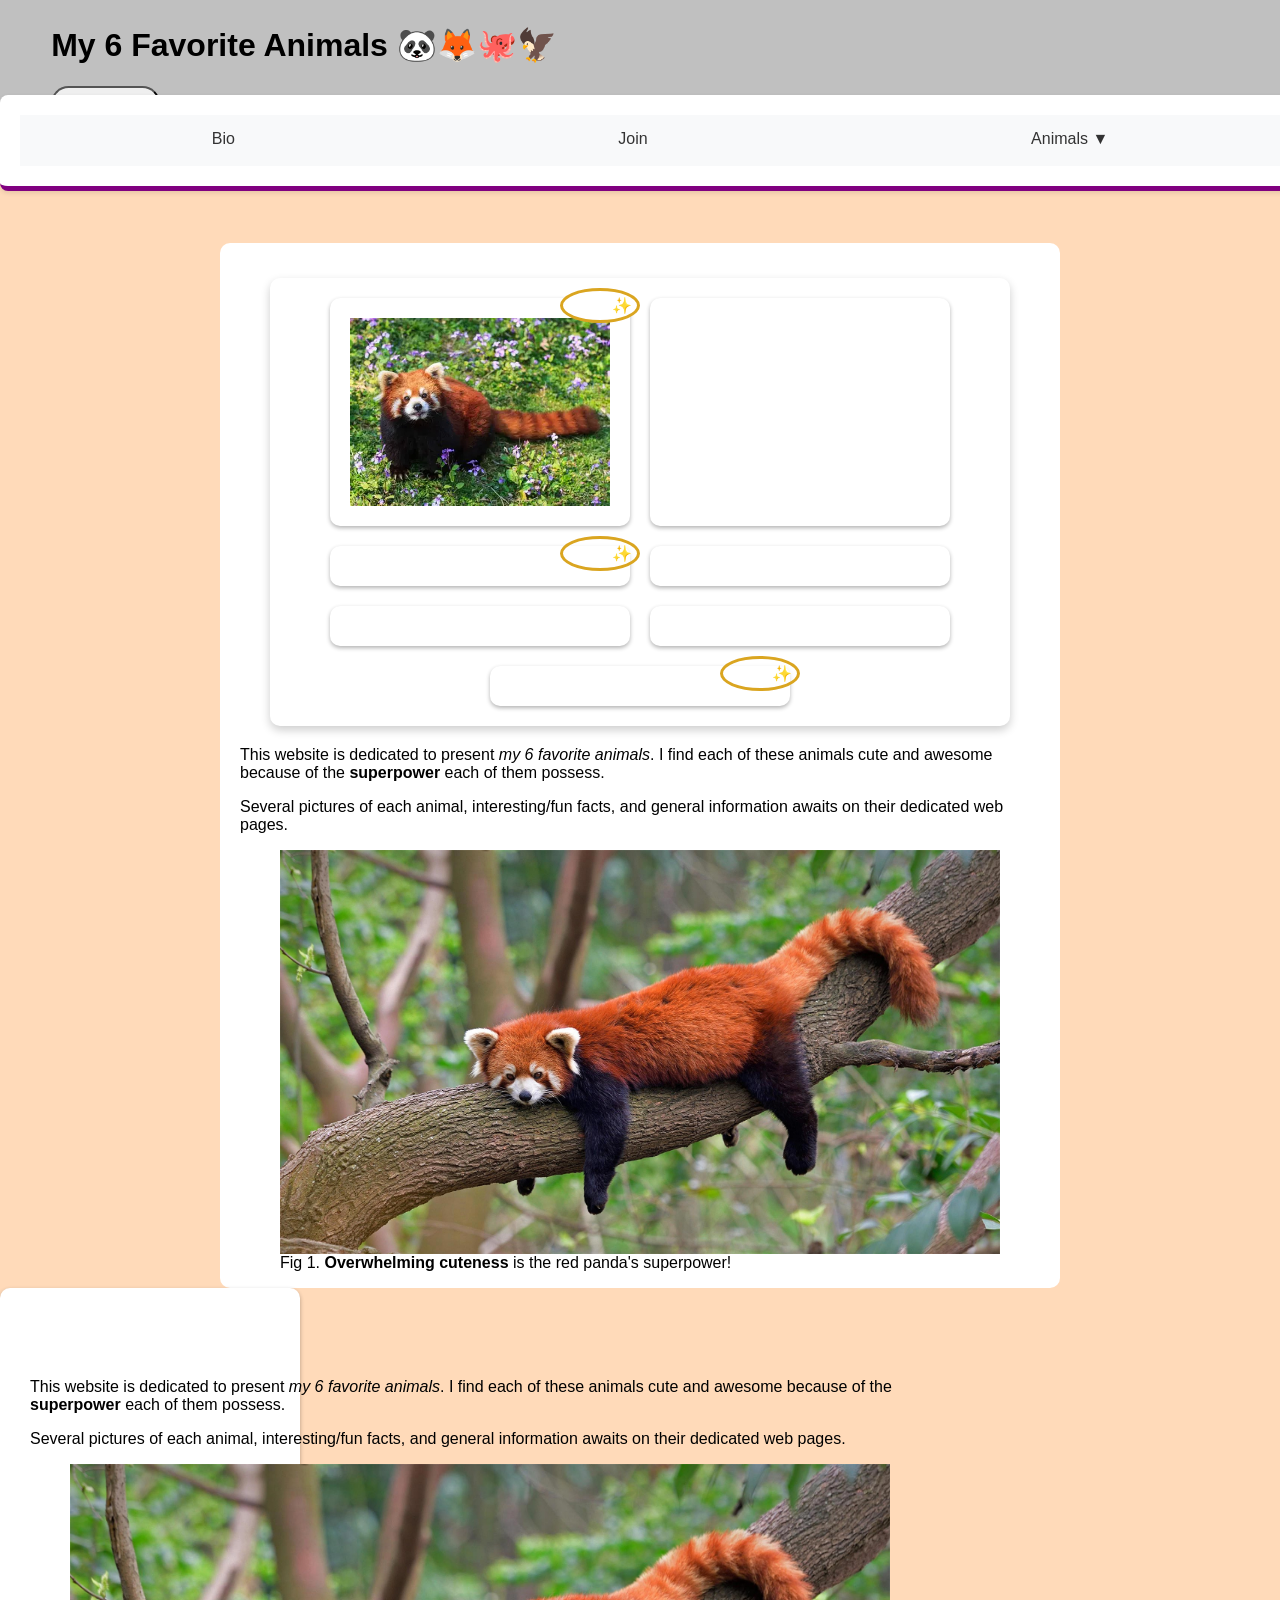
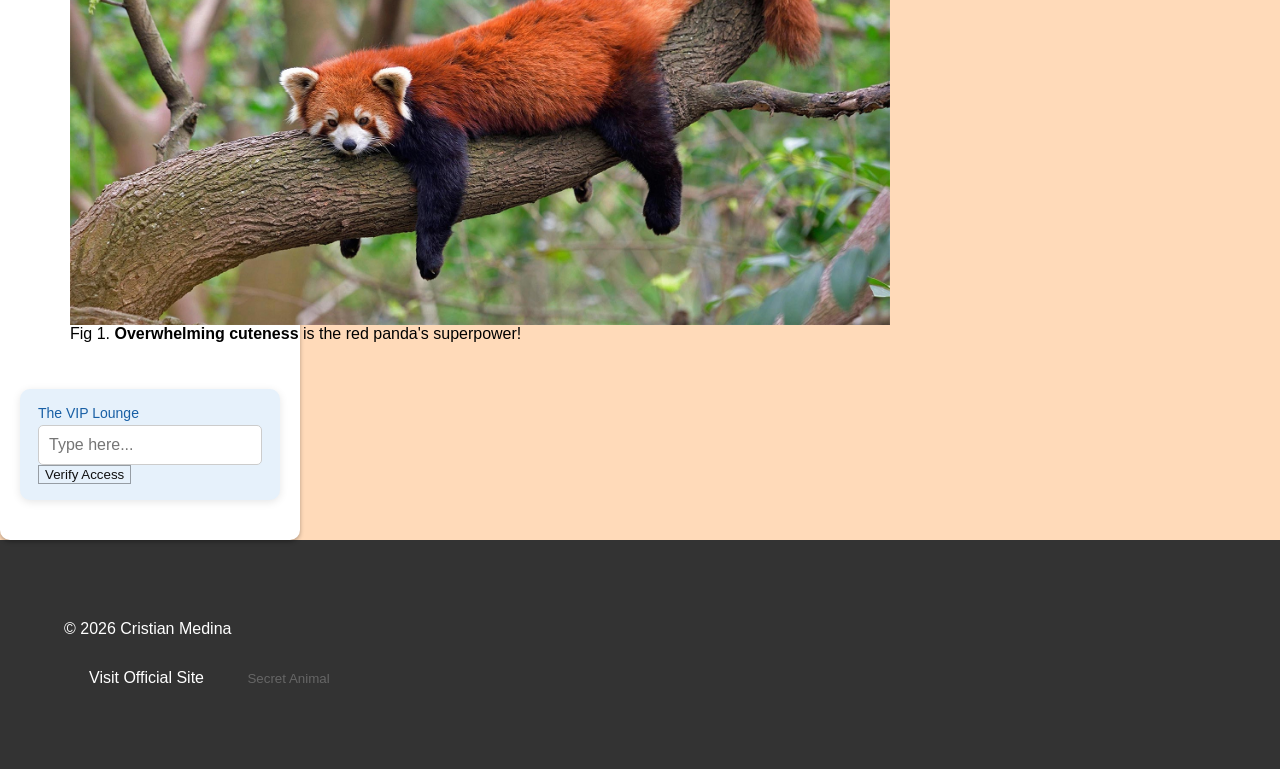
==== commit af12cca3: "Merge branch 'main' into lab-work" ====
--- a/index.html
+++ b/index.html
@@ -11,8 +11,8 @@
         <h1>My 6 Favorite Animals 🐼🦊🐙🦅</h1>
         <button id="theme-btn">Dark Mode</button>
     </header>
-    <nav id="mainNav">
-        <ul id="nav_ul">
+    <nav>
+        <ul>
             <li>
                 <a href="pages\bio.html" class="nav_a">Bio</a>
             </li>
@@ -44,6 +44,84 @@
             </li>
         </ul>
     </nav>
+    <script>
+        const dropdown = document.getElementById('animalsDropdown');
+        const menu = document.getElementById('dropdownMenu');
+        
+        dropdown.addEventListener('mouseenter', function() {
+            menu.style.display = 'block';
+        });
+        
+        dropdown.addEventListener('mouseleave', function() {
+            menu.style.display = 'none';
+        });
+        
+        // Add hover effects to nav links
+        const navLinks = document.querySelectorAll('#mainNav ul > li > a');
+        navLinks.forEach(link => {
+            link.addEventListener('mouseenter', function() {
+                this.style.backgroundColor = '#e9ecef';
+                this.style.borderBottomColor = '#667eea';
+            });
+            link.addEventListener('mouseleave', function() {
+                this.style.backgroundColor = 'transparent';
+                this.style.borderBottomColor = 'transparent';
+            });
+        });
+        
+        // Add hover effects to dropdown items
+        const dropdownLinks = document.querySelectorAll('#dropdownMenu a');
+        dropdownLinks.forEach(link => {
+            link.addEventListener('mouseenter', function() {
+                this.style.backgroundColor = '#f8f9fa';
+                this.style.paddingLeft = '25px';
+            });
+            link.addEventListener('mouseleave', function() {
+                this.style.backgroundColor = '#fff';
+                this.style.paddingLeft = '20px';
+            });
+        });
+    </script>
+    <main class="outsideCard">
+        <!-- Carousel -->
+        <!-- I liked it better before... -->
+        <div class="gallery">
+            <!-- Images -->
+            <div class="card">
+                <span class="badge">Shiny ✨</span>
+                <img id="img1" src="..\images\red_panda\cute_panda.webp" alt="Red Panda">
+            </div>
+            <div class="card">
+                <img id="img2" src="..\images\capybara\chill_dog.webp" alt="Capybara">
+            </div>
+            <div class="card">
+                <span class="badge">Shiny ✨</span>
+                <img id="img3" src="..\images\axolotl\axolotl1.webp" alt="Axolotl">
+            </div>
+            <div class="card">                    
+                <img id="img4" src="..\images\octopus\octo1.webp" alt="Octopus">
+            </div>
+            <div class="card">
+                <img id="img5" src="..\images\peregrine_falcon\falco3.webp" alt="Peregrine Falcon">
+            </div>
+            <div class="card">
+                <img id="img6" src="..\images\fox\fox1.webp" alt="Fox">
+            </div>
+            <div class="card">
+                <span class="badge">Shiny ✨</span>
+                <img id="img7" src="..\images\fox\white\w_fox1.jpg" alt="Arctic Fox">
+            </div>
+        </div>
+        <p>This website is dedicated to present <em>my 6 favorite animals</em>. I find each of these animals cute and awesome because of the <strong>superpower</strong> each of them possess.</p>
+            
+        <p>Several pictures of each animal, interesting/fun facts, and general information awaits on their dedicated web pages.</p>
+
+        <!-- Hero Image -->
+        <figure>
+            <img src="..\images\red_panda\laying_panda.jpeg" width="700" alt="A red panda resting on a tree branch">
+            <figcaption>Fig 1. <strong>Overwhelming cuteness</strong> is the red panda's superpower!</figcaption>
+        </figure>
+    </main>
     <div class="card">
         <main>
             <!-- Carousel -->
--- a/css/style.css
+++ b/css/style.css
@@ -3,14 +3,35 @@
     background-color: peachpuff;
     color: black;
     min-height: 100vh; 
-    margin: 0; 
-    padding: 20px;
-    transition: background-color 0.3s ease, color 0.3s ease;
+    margin: 0 auto; 
+    display: flex;
+    flex-direction: column;
+    padding-top: 27vh;
 }
 
 header {
-    display:flexbox;
-    flex-direction: row;
+    background-color: silver;
+    text-decoration: none;
+    padding: 5px 0 3px 4vmax;
+    position: fixed;
+    top: 0;
+    width: 100%;
+    z-index: 1000;
+}
+
+footer {
+    background-color: #333;
+    text-decoration: none;
+    padding: 5vw;
+    color: #fff;
+}
+
+footer a {
+    display: inline-block; 
+    padding: 15px 25px; 
+    text-decoration: none; 
+    color: #fff; 
+    border-bottom: 3px solid transparent;
 }
 
 nav {
@@ -18,9 +39,13 @@
     padding: 20px; 
     text-align: center;
     margin: 0 0 20px 0; 
+    width: 100%;
     border-bottom: 5px solid purple;
     border-radius: 8px;
     box-shadow: 0 2px 5px rgba(0,0,0,0.1);
+    position: fixed;
+    top: 7.4vmax;
+    z-index: 1000;
 }
 
 .nav_a {
@@ -32,8 +57,10 @@
     transition: all 0.3s;
 }
 
-#nav_ul {
+nav ul {
     list-style: none; 
+    justify-content: space-around;
+    align-items: center;
     margin: 0; 
     padding: 0; 
     display: flex; 
@@ -67,61 +94,57 @@
     z-index: 1000;
 }
 
-#id1 {
-    background-color: #ffebee; 
-    border: 2px solid #e57373; 
-    padding: 15px; 
-    margin-bottom: 10px; 
-    border-radius: 8px;
-}
-
-#id2 {
-    background-color: #fff3e0; 
-    border: 2px solid #ffb74d; 
-    padding: 15px; 
-    margin-bottom: 10px; 
-    border-radius: 8px;
-}
-
-#id3 {
-    background-color: #ffcce7; 
-    border: 2px solid #ff66b3; 
-    padding: 15px; 
-    margin-bottom: 10px; 
-    border-radius: 8px;
-}
-
-#id4 {
-    background-color: #e1f5fe; 
-    border: 2px solid #4fc3f7; 
-    padding: 15px; 
-    margin-bottom: 10px; 
-    border-radius: 8px;
-}
-
-#id5 {
-    background-color: #f3e5f5; 
-    border: 2px solid #ba68c8; 
-    padding: 15px; 
-    margin-bottom: 10px; 
-    border-radius: 8px;
-}
-
-#id6 {
-    background-color: #e8f5e9; 
-    border: 2px solid #81c784; 
-    padding: 15px; 
-    margin-bottom: 10px; 
-    border-radius: 8px;
-}
-
-main {
-    max-width: 1200px; 
+/* It's not a carousel anymore 😩 */
+.gallery {
+    display: flex;
+    justify-content: center;
+    flex-wrap: wrap;
+    position: relative;
+    gap: 20px;
+    width: 700px; 
     margin: 20px auto; 
     padding: 20px;
-}
-
-span {
+    border-radius: 10px; 
+    box-shadow: 0 4px 10px rgba(0,0,0,0.2);
+}
+
+#dots {
+    text-align: center; 
+    padding: 15px 0; 
+    position: absolute; 
+    bottom: 5px; 
+    width: 100%;
+}
+
+#prev_button {
+    position: absolute; 
+    top: 50%; 
+    left: 10px; 
+    transform: translateY(-50%); 
+    background-color: rgba(0,0,0,0.5); 
+    color: white; 
+    border: none; 
+    padding: 15px 20px; 
+    font-size: 24px; 
+    cursor: pointer; 
+    border-radius: 5px;
+}
+
+#next_button {
+    position: absolute; 
+    top: 50%; 
+    right: 10px; 
+    transform: translateY(-50%); 
+    background-color: rgba(0,0,0,0.5); 
+    color: white; 
+    border: none; 
+    padding: 15px 20px; 
+    font-size: 24px; 
+    cursor: pointer; 
+    border-radius: 5px;
+}
+
+#dots span {
     height: 12px; 
     width: 12px; 
     margin: 0 5px; 
@@ -130,6 +153,95 @@
     display: inline-block; 
     cursor: pointer; 
     box-shadow: 0 2px 4px rgba(0,0,0,0.3);
+}
+
+.outsideCard {
+    background-color: #fff;
+    width: 800px;
+    margin: 0 auto;
+    padding: 15px 20px 0 20px;
+    border-radius: 10px;
+    justify-content: center;
+}
+
+.card {
+    background-color: #fff;
+    width: 300px;
+    padding: 20px;
+    border-radius: 10px;
+    box-shadow: 0 2px 4px rgba(0,0,0,0.3);
+    box-sizing: border-box;
+    position: relative;
+}
+
+.badge {
+    position: absolute;
+    top: -10px;
+    right: -10px;
+    background-color: red;
+    color: white;
+    padding: 5px;
+    border: solid goldenrod;
+    border-radius: 50%;
+}
+
+img {
+    width: 100%;
+    display: block;
+}
+
+#id1 {
+    background-color: #ffebee; 
+    border: 2px solid #e57373; 
+    padding: 15px; 
+    margin-bottom: 10px; 
+    border-radius: 8px;
+}
+
+#id2 {
+    background-color: #fff3e0; 
+    border: 2px solid #ffb74d; 
+    padding: 15px; 
+    margin-bottom: 10px; 
+    border-radius: 8px;
+}
+
+#id3 {
+    background-color: #ffcce7; 
+    border: 2px solid #ff66b3; 
+    padding: 15px; 
+    margin-bottom: 10px; 
+    border-radius: 8px;
+}
+
+#id4 {
+    background-color: #e1f5fe; 
+    border: 2px solid #4fc3f7; 
+    padding: 15px; 
+    margin-bottom: 10px; 
+    border-radius: 8px;
+}
+
+#id5 {
+    background-color: #f3e5f5; 
+    border: 2px solid #ba68c8; 
+    padding: 15px; 
+    margin-bottom: 10px; 
+    border-radius: 8px;
+}
+
+#id6 {
+    background-color: #e8f5e9; 
+    border: 2px solid #81c784; 
+    padding: 15px; 
+    margin-bottom: 10px; 
+    border-radius: 8px;
+}
+
+main {
+    width: 100vh; 
+    margin: 20px auto; 
+    padding: 10px;
 }
 
 form {
@@ -214,6 +326,11 @@
     border-bottom: 2px solid #764ba2;
 }
 
+#tr_head {
+    background-color: #667eea; 
+    color: white;
+}
+
 .tr_light{
     background-color: #fff;
 }
@@ -258,14 +375,6 @@
     text-decoration: none; 
     border-bottom: 3px solid transparent;
     transition: background-color 0.3s ease, color 0.3s ease;
-}
-
-.card {
-    background-color: #fff;
-    width: 800px;
-    margin: 0 auto;
-    padding: 20px;
-    border-radius: 10px;
 }
 
 #join-btn {
@@ -283,37 +392,31 @@
     transition: transform 0.2s;
 }
 
-#prev_button {
-    position: absolute; 
-    top: 50%; 
-    left: 10px; 
-    transform: translateY(-50%); 
-    background-color: rgba(0,0,0,0.5); 
-    color: white; 
-    border: none; 
-    padding: 15px 20px; 
-    font-size: 24px; 
-    cursor: pointer; 
-    border-radius: 5px;
-}
-
-#next_button {
-    position: absolute; 
-    top: 50%; 
-    right: 10px; 
-    transform: translateY(-50%); 
-    background-color: rgba(0,0,0,0.5); 
-    color: white; 
-    border: none; 
-    padding: 15px 20px; 
-    font-size: 24px; 
-    cursor: pointer; 
-    border-radius: 5px;
-}
-
-img {
-    max-width: 100%;
-    height: auto;
+.animal_info {
+    background-color: rgba(255, 255, 255, 0.9); 
+    padding: 25px; 
+    margin-bottom: 20px; 
+    border-radius: 10px; 
+    box-shadow: 0 2px 8px rgba(0,0,0,0.1);
+}
+
+.animal_h2 {
+    color: #d32f2f; 
+    margin-top: 0; 
+    border-bottom: 3px solid #d32f2f; 
+    padding-bottom: 10px;
+}
+
+.animal_p {
+    line-height: 1.6; 
+    color: #333;
+}
+
+#scientific_name {
+    font-style: italic; 
+    font-size: 1.2em; 
+    color: #555; 
+    margin-bottom: 0;
 }
 
 section {
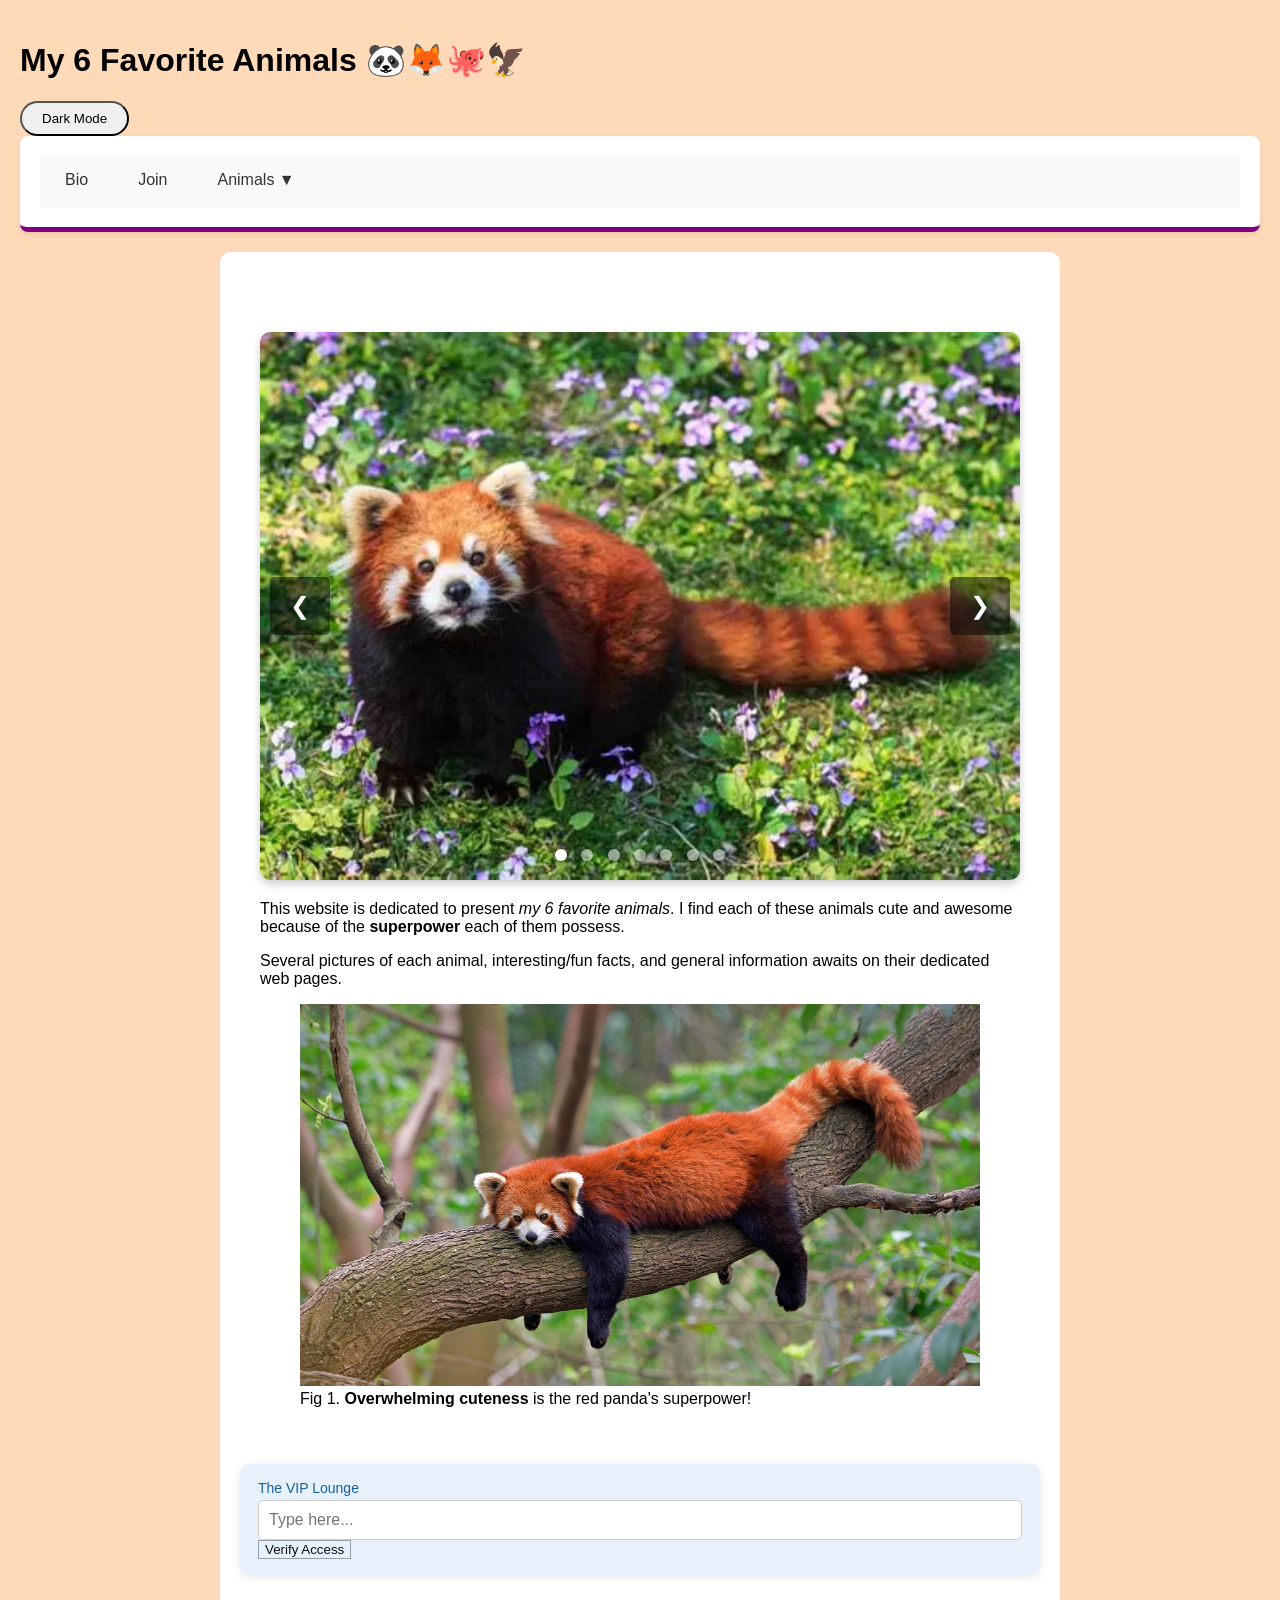
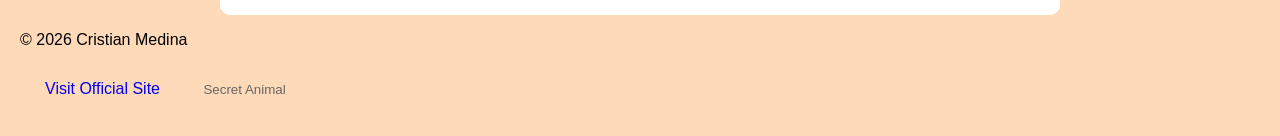
==== commit 59a33585: "Finally finished lab#9" ====
--- a/index.html
+++ b/index.html
@@ -11,8 +11,8 @@
         <h1>My 6 Favorite Animals 🐼🦊🐙🦅</h1>
         <button id="theme-btn">Dark Mode</button>
     </header>
-    <nav>
-        <ul>
+    <nav id="mainNav">
+        <ul id="nav_ul">
             <li>
                 <a href="pages\bio.html" class="nav_a">Bio</a>
             </li>
@@ -44,96 +44,18 @@
             </li>
         </ul>
     </nav>
-    <script>
-        const dropdown = document.getElementById('animalsDropdown');
-        const menu = document.getElementById('dropdownMenu');
-        
-        dropdown.addEventListener('mouseenter', function() {
-            menu.style.display = 'block';
-        });
-        
-        dropdown.addEventListener('mouseleave', function() {
-            menu.style.display = 'none';
-        });
-        
-        // Add hover effects to nav links
-        const navLinks = document.querySelectorAll('#mainNav ul > li > a');
-        navLinks.forEach(link => {
-            link.addEventListener('mouseenter', function() {
-                this.style.backgroundColor = '#e9ecef';
-                this.style.borderBottomColor = '#667eea';
-            });
-            link.addEventListener('mouseleave', function() {
-                this.style.backgroundColor = 'transparent';
-                this.style.borderBottomColor = 'transparent';
-            });
-        });
-        
-        // Add hover effects to dropdown items
-        const dropdownLinks = document.querySelectorAll('#dropdownMenu a');
-        dropdownLinks.forEach(link => {
-            link.addEventListener('mouseenter', function() {
-                this.style.backgroundColor = '#f8f9fa';
-                this.style.paddingLeft = '25px';
-            });
-            link.addEventListener('mouseleave', function() {
-                this.style.backgroundColor = '#fff';
-                this.style.paddingLeft = '20px';
-            });
-        });
-    </script>
-    <main class="outsideCard">
-        <!-- Carousel -->
-        <!-- I liked it better before... -->
-        <div class="gallery">
-            <!-- Images -->
-            <div class="card">
-                <span class="badge">Shiny ✨</span>
-                <img id="img1" src="..\images\red_panda\cute_panda.webp" alt="Red Panda">
-            </div>
-            <div class="card">
-                <img id="img2" src="..\images\capybara\chill_dog.webp" alt="Capybara">
-            </div>
-            <div class="card">
-                <span class="badge">Shiny ✨</span>
-                <img id="img3" src="..\images\axolotl\axolotl1.webp" alt="Axolotl">
-            </div>
-            <div class="card">                    
-                <img id="img4" src="..\images\octopus\octo1.webp" alt="Octopus">
-            </div>
-            <div class="card">
-                <img id="img5" src="..\images\peregrine_falcon\falco3.webp" alt="Peregrine Falcon">
-            </div>
-            <div class="card">
-                <img id="img6" src="..\images\fox\fox1.webp" alt="Fox">
-            </div>
-            <div class="card">
-                <span class="badge">Shiny ✨</span>
-                <img id="img7" src="..\images\fox\white\w_fox1.jpg" alt="Arctic Fox">
-            </div>
-        </div>
-        <p>This website is dedicated to present <em>my 6 favorite animals</em>. I find each of these animals cute and awesome because of the <strong>superpower</strong> each of them possess.</p>
-            
-        <p>Several pictures of each animal, interesting/fun facts, and general information awaits on their dedicated web pages.</p>
-
-        <!-- Hero Image -->
-        <figure>
-            <img src="..\images\red_panda\laying_panda.jpeg" width="700" alt="A red panda resting on a tree branch">
-            <figcaption>Fig 1. <strong>Overwhelming cuteness</strong> is the red panda's superpower!</figcaption>
-        </figure>
-    </main>
     <div class="card">
         <main>
             <!-- Carousel -->
             <div style="position: relative; max-width: 800px; margin: 20px auto; overflow: hidden; border-radius: 10px; box-shadow: 0 4px 10px rgba(0,0,0,0.2);">
                 <!-- Images -->
                 <img id="img1" src="..\images\red_panda\cute_panda.webp" alt="Red Panda" style="width: 100%; display: block;">
-                <img id="img2" src="..\images\capybara\chill_dog.webp" alt="Capybara" style="width: 100%; display: none;">
-                <img id="img3" src="..\images\axolotl\axolotl1.webp" alt="Axolotl" style="width: 100%; display: none;">
-                <img id="img4" src="..\images\octopus\octo1.webp" alt="Octopus" style="width: 100%; display: none;">
-                <img id="img5" src="..\images\peregrine_falcon\falco3.webp" alt="Peregrine Falcon" style="width: 100%; display: none;">
-                <img id="img6" src="..\images\fox\fox1.webp" alt="Fox" style="width: 100%; display: none;">
-                <img id="img7" src="..\images\fox\white\w_fox1.jpg" alt="Arctic Fox" style="width: 100%; display: none;">
+                <img id="img2" src="..\images\capybara\chill_dog.webp" alt="Capybara" style="width: 100%; display: block;">
+                <img id="img3" src="..\images\axolotl\axolotl1.webp" alt="Axolotl" style="width: 100%; display: block;">
+                <img id="img4" src="..\images\octopus\octo1.webp" alt="Octopus" style="width: 100%; display: block;">
+                <img id="img5" src="..\images\peregrine_falcon\falco3.webp" alt="Peregrine Falcon" style="width: 100%; display: block;">
+                <img id="img6" src="..\images\fox\fox1.webp" alt="Fox" style="width: 100%; display: block;">
+                <img id="img7" src="..\images\fox\white\w_fox1.jpg" alt="Arctic Fox" style="width: 100%; display: block;">
                 
                 <!-- Previous Button -->
                 <button onclick="changeSlide(-1)" id="prev_button">❮</button>
--- a/css/style.css
+++ b/css/style.css
@@ -3,35 +3,14 @@
     background-color: peachpuff;
     color: black;
     min-height: 100vh; 
-    margin: 0 auto; 
-    display: flex;
-    flex-direction: column;
-    padding-top: 27vh;
+    margin: 0; 
+    padding: 20px;
+    transition: background-color 0.3s ease, color 0.3s ease;
 }
 
 header {
-    background-color: silver;
-    text-decoration: none;
-    padding: 5px 0 3px 4vmax;
-    position: fixed;
-    top: 0;
-    width: 100%;
-    z-index: 1000;
-}
-
-footer {
-    background-color: #333;
-    text-decoration: none;
-    padding: 5vw;
-    color: #fff;
-}
-
-footer a {
-    display: inline-block; 
-    padding: 15px 25px; 
-    text-decoration: none; 
-    color: #fff; 
-    border-bottom: 3px solid transparent;
+    display:flexbox;
+    flex-direction: row;
 }
 
 nav {
@@ -39,13 +18,9 @@
     padding: 20px; 
     text-align: center;
     margin: 0 0 20px 0; 
-    width: 100%;
     border-bottom: 5px solid purple;
     border-radius: 8px;
     box-shadow: 0 2px 5px rgba(0,0,0,0.1);
-    position: fixed;
-    top: 7.4vmax;
-    z-index: 1000;
 }
 
 .nav_a {
@@ -57,10 +32,8 @@
     transition: all 0.3s;
 }
 
-nav ul {
+#nav_ul {
     list-style: none; 
-    justify-content: space-around;
-    align-items: center;
     margin: 0; 
     padding: 0; 
     display: flex; 
@@ -94,26 +67,220 @@
     z-index: 1000;
 }
 
-/* It's not a carousel anymore 😩 */
-.gallery {
-    display: flex;
-    justify-content: center;
-    flex-wrap: wrap;
-    position: relative;
-    gap: 20px;
-    width: 700px; 
+#id1 {
+    background-color: #ffebee; 
+    border: 2px solid #e57373; 
+    padding: 15px; 
+    margin-bottom: 10px; 
+    border-radius: 8px;
+}
+
+#id2 {
+    background-color: #fff3e0; 
+    border: 2px solid #ffb74d; 
+    padding: 15px; 
+    margin-bottom: 10px; 
+    border-radius: 8px;
+}
+
+#id3 {
+    background-color: #ffcce7; 
+    border: 2px solid #ff66b3; 
+    padding: 15px; 
+    margin-bottom: 10px; 
+    border-radius: 8px;
+}
+
+#id4 {
+    background-color: #e1f5fe; 
+    border: 2px solid #4fc3f7; 
+    padding: 15px; 
+    margin-bottom: 10px; 
+    border-radius: 8px;
+}
+
+#id5 {
+    background-color: #f3e5f5; 
+    border: 2px solid #ba68c8; 
+    padding: 15px; 
+    margin-bottom: 10px; 
+    border-radius: 8px;
+}
+
+#id6 {
+    background-color: #e8f5e9; 
+    border: 2px solid #81c784; 
+    padding: 15px; 
+    margin-bottom: 10px; 
+    border-radius: 8px;
+}
+
+main {
+    max-width: 1200px; 
     margin: 20px auto; 
     padding: 20px;
+}
+
+span {
+    height: 12px; 
+    width: 12px; 
+    margin: 0 5px; 
+    background-color: rgba(255,255,255,0.5); 
+    border-radius: 50%; 
+    display: inline-block; 
+    cursor: pointer; 
+    box-shadow: 0 2px 4px rgba(0,0,0,0.3);
+}
+
+form {
+    background-color: rgba(255, 255, 255, 0.95); 
+    padding: 30px; 
     border-radius: 10px; 
-    box-shadow: 0 4px 10px rgba(0,0,0,0.2);
-}
-
-#dots {
-    text-align: center; 
-    padding: 15px 0; 
+    box-shadow: 0 4px 12px rgba(0,0,0,0.15); 
+    max-width: 600px; 
+    margin: 0 auto;
+}
+
+fieldset {
+    border: 2px solid #667eea; 
+    border-radius: 8px; 
+    padding: 25px;
+}
+
+legend {
+    font-size: 1.3em; 
+    font-weight: bold; 
+    color: #667eea; 
+    padding: 0 10px;
+}
+
+label {
+    display: block; 
+    margin-bottom: 5px; 
+    font-weight: 600; 
+    color: #333;
+}
+
+input {
+    width: 100%; 
+    padding: 10px; 
+    border: 1px solid #ccc; 
+    border-radius: 5px; 
+    font-size: 1em; 
+    box-sizing: border-box;
+}
+
+#team-color {
+    padding:0.4%;
+}
+
+select {
+    width: 100%; 
+    padding: 10px; 
+    border: 1px solid #ccc; 
+    border-radius: 5px; 
+    font-size: 1em; 
+    box-sizing: border-box;
+}
+
+textarea{
+    width: 100%; 
+    padding: 10px; 
+    border: 1px solid #ccc; 
+    border-radius: 5px; 
+    font-size: 1em; 
+    font-family: inherit; 
+    resize: vertical; 
+    box-sizing: border-box;
+}
+
+button:hover {
+    transform: translateY(-2px);
+    box-shadow: 0 4px 8px rgba(0,0,0,0.2);
+}
+
+table {
+    width: 100%; 
+    border-collapse: collapse; 
+    background-color: rgba(255, 255, 255, 0.95); box-shadow: 0 4px 12px rgba(0,0,0,0.15); 
+    border-radius: 10px; 
+    overflow: hidden;
+}
+
+th {
+    padding: 15px; 
+    text-align: left; 
+    font-weight: 600; 
+    border-bottom: 2px solid #764ba2;
+}
+
+.tr_light{
+    background-color: #fff;
+}
+
+.tr_dim{
+    background-color: #f8f9fa;
+}
+
+td {
+    padding: 12px; 
+    border-bottom: 1px solid #e0e0e0; 
+    font-style: italic; 
+    color: #555;
+}
+
+caption {
+    font-size: 1.5em; 
+    font-weight: bold; 
+    padding: 15px; 
+    background: linear-gradient(135deg, #667eea 0%, #764ba2 50%); 
+    color: white; 
+    text-align: center;
+}
+        
+tbody tr:hover {
+    background-color: #e3f2fd !important;
+}
+
+iframe {
     position: absolute; 
-    bottom: 5px; 
-    width: 100%;
+    top: 0; 
+    left: 0; 
+    width: 100%; 
+    height: 100%; 
+    border: none; 
+    border-radius: 8px;
+}
+
+a {
+    display: inline-block; 
+    padding: 15px 25px; 
+    text-decoration: none; 
+    border-bottom: 3px solid transparent;
+    transition: background-color 0.3s ease, color 0.3s ease;
+}
+
+.card {
+    background-color: #fff;
+    width: 800px;
+    margin: 0 auto;
+    padding: 20px;
+    border-radius: 10px;
+}
+
+#join-btn {
+    font-size: 20px;
+    font-weight: bold;
+    /* background-color: orange; */
+    color:white;
+    border: none;
+    width: 100%; 
+    padding: 12px; 
+    /* I like this background more... */
+    background: linear-gradient(135deg, #667eea 0%, #764ba2 100%); 
+    border-radius: 5px; 
+    cursor: pointer; 
+    transition: transform 0.2s;
 }
 
 #prev_button {
@@ -144,279 +311,9 @@
     border-radius: 5px;
 }
 
-#dots span {
-    height: 12px; 
-    width: 12px; 
-    margin: 0 5px; 
-    background-color: rgba(255,255,255,0.5); 
-    border-radius: 50%; 
-    display: inline-block; 
-    cursor: pointer; 
-    box-shadow: 0 2px 4px rgba(0,0,0,0.3);
-}
-
-.outsideCard {
-    background-color: #fff;
-    width: 800px;
-    margin: 0 auto;
-    padding: 15px 20px 0 20px;
-    border-radius: 10px;
-    justify-content: center;
-}
-
-.card {
-    background-color: #fff;
-    width: 300px;
-    padding: 20px;
-    border-radius: 10px;
-    box-shadow: 0 2px 4px rgba(0,0,0,0.3);
-    box-sizing: border-box;
-    position: relative;
-}
-
-.badge {
-    position: absolute;
-    top: -10px;
-    right: -10px;
-    background-color: red;
-    color: white;
-    padding: 5px;
-    border: solid goldenrod;
-    border-radius: 50%;
-}
-
 img {
-    width: 100%;
-    display: block;
-}
-
-#id1 {
-    background-color: #ffebee; 
-    border: 2px solid #e57373; 
-    padding: 15px; 
-    margin-bottom: 10px; 
-    border-radius: 8px;
-}
-
-#id2 {
-    background-color: #fff3e0; 
-    border: 2px solid #ffb74d; 
-    padding: 15px; 
-    margin-bottom: 10px; 
-    border-radius: 8px;
-}
-
-#id3 {
-    background-color: #ffcce7; 
-    border: 2px solid #ff66b3; 
-    padding: 15px; 
-    margin-bottom: 10px; 
-    border-radius: 8px;
-}
-
-#id4 {
-    background-color: #e1f5fe; 
-    border: 2px solid #4fc3f7; 
-    padding: 15px; 
-    margin-bottom: 10px; 
-    border-radius: 8px;
-}
-
-#id5 {
-    background-color: #f3e5f5; 
-    border: 2px solid #ba68c8; 
-    padding: 15px; 
-    margin-bottom: 10px; 
-    border-radius: 8px;
-}
-
-#id6 {
-    background-color: #e8f5e9; 
-    border: 2px solid #81c784; 
-    padding: 15px; 
-    margin-bottom: 10px; 
-    border-radius: 8px;
-}
-
-main {
-    width: 100vh; 
-    margin: 20px auto; 
-    padding: 10px;
-}
-
-form {
-    background-color: rgba(255, 255, 255, 0.95); 
-    padding: 30px; 
-    border-radius: 10px; 
-    box-shadow: 0 4px 12px rgba(0,0,0,0.15); 
-    max-width: 600px; 
-    margin: 0 auto;
-}
-
-fieldset {
-    border: 2px solid #667eea; 
-    border-radius: 8px; 
-    padding: 25px;
-}
-
-legend {
-    font-size: 1.3em; 
-    font-weight: bold; 
-    color: #667eea; 
-    padding: 0 10px;
-}
-
-label {
-    display: block; 
-    margin-bottom: 5px; 
-    font-weight: 600; 
-    color: #333;
-}
-
-input {
-    width: 100%; 
-    padding: 10px; 
-    border: 1px solid #ccc; 
-    border-radius: 5px; 
-    font-size: 1em; 
-    box-sizing: border-box;
-}
-
-#team-color {
-    padding:0.4%;
-}
-
-select {
-    width: 100%; 
-    padding: 10px; 
-    border: 1px solid #ccc; 
-    border-radius: 5px; 
-    font-size: 1em; 
-    box-sizing: border-box;
-}
-
-textarea{
-    width: 100%; 
-    padding: 10px; 
-    border: 1px solid #ccc; 
-    border-radius: 5px; 
-    font-size: 1em; 
-    font-family: inherit; 
-    resize: vertical; 
-    box-sizing: border-box;
-}
-
-button:hover {
-    transform: translateY(-2px);
-    box-shadow: 0 4px 8px rgba(0,0,0,0.2);
-}
-
-table {
-    width: 100%; 
-    border-collapse: collapse; 
-    background-color: rgba(255, 255, 255, 0.95); box-shadow: 0 4px 12px rgba(0,0,0,0.15); 
-    border-radius: 10px; 
-    overflow: hidden;
-}
-
-th {
-    padding: 15px; 
-    text-align: left; 
-    font-weight: 600; 
-    border-bottom: 2px solid #764ba2;
-}
-
-#tr_head {
-    background-color: #667eea; 
-    color: white;
-}
-
-.tr_light{
-    background-color: #fff;
-}
-
-.tr_dim{
-    background-color: #f8f9fa;
-}
-
-td {
-    padding: 12px; 
-    border-bottom: 1px solid #e0e0e0; 
-    font-style: italic; 
-    color: #555;
-}
-
-caption {
-    font-size: 1.5em; 
-    font-weight: bold; 
-    padding: 15px; 
-    background: linear-gradient(135deg, #667eea 0%, #764ba2 50%); 
-    color: white; 
-    text-align: center;
-}
-        
-tbody tr:hover {
-    background-color: #e3f2fd !important;
-}
-
-iframe {
-    position: absolute; 
-    top: 0; 
-    left: 0; 
-    width: 100%; 
-    height: 100%; 
-    border: none; 
-    border-radius: 8px;
-}
-
-a {
-    display: inline-block; 
-    padding: 15px 25px; 
-    text-decoration: none; 
-    border-bottom: 3px solid transparent;
-    transition: background-color 0.3s ease, color 0.3s ease;
-}
-
-#join-btn {
-    font-size: 20px;
-    font-weight: bold;
-    /* background-color: orange; */
-    color:white;
-    border: none;
-    width: 100%; 
-    padding: 12px; 
-    /* I like this background more... */
-    background: linear-gradient(135deg, #667eea 0%, #764ba2 100%); 
-    border-radius: 5px; 
-    cursor: pointer; 
-    transition: transform 0.2s;
-}
-
-.animal_info {
-    background-color: rgba(255, 255, 255, 0.9); 
-    padding: 25px; 
-    margin-bottom: 20px; 
-    border-radius: 10px; 
-    box-shadow: 0 2px 8px rgba(0,0,0,0.1);
-}
-
-.animal_h2 {
-    color: #d32f2f; 
-    margin-top: 0; 
-    border-bottom: 3px solid #d32f2f; 
-    padding-bottom: 10px;
-}
-
-.animal_p {
-    line-height: 1.6; 
-    color: #333;
-}
-
-#scientific_name {
-    font-style: italic; 
-    font-size: 1.2em; 
-    color: #555; 
-    margin-bottom: 0;
+    max-width: 100%;
+    height: auto;
 }
 
 section {
@@ -531,3 +428,9 @@
 #secret-box {
     display: none;
 }
+
+.grid-layout {
+    display: flex;
+    flex-wrap: wrap;
+    gap: 20px;
+}
